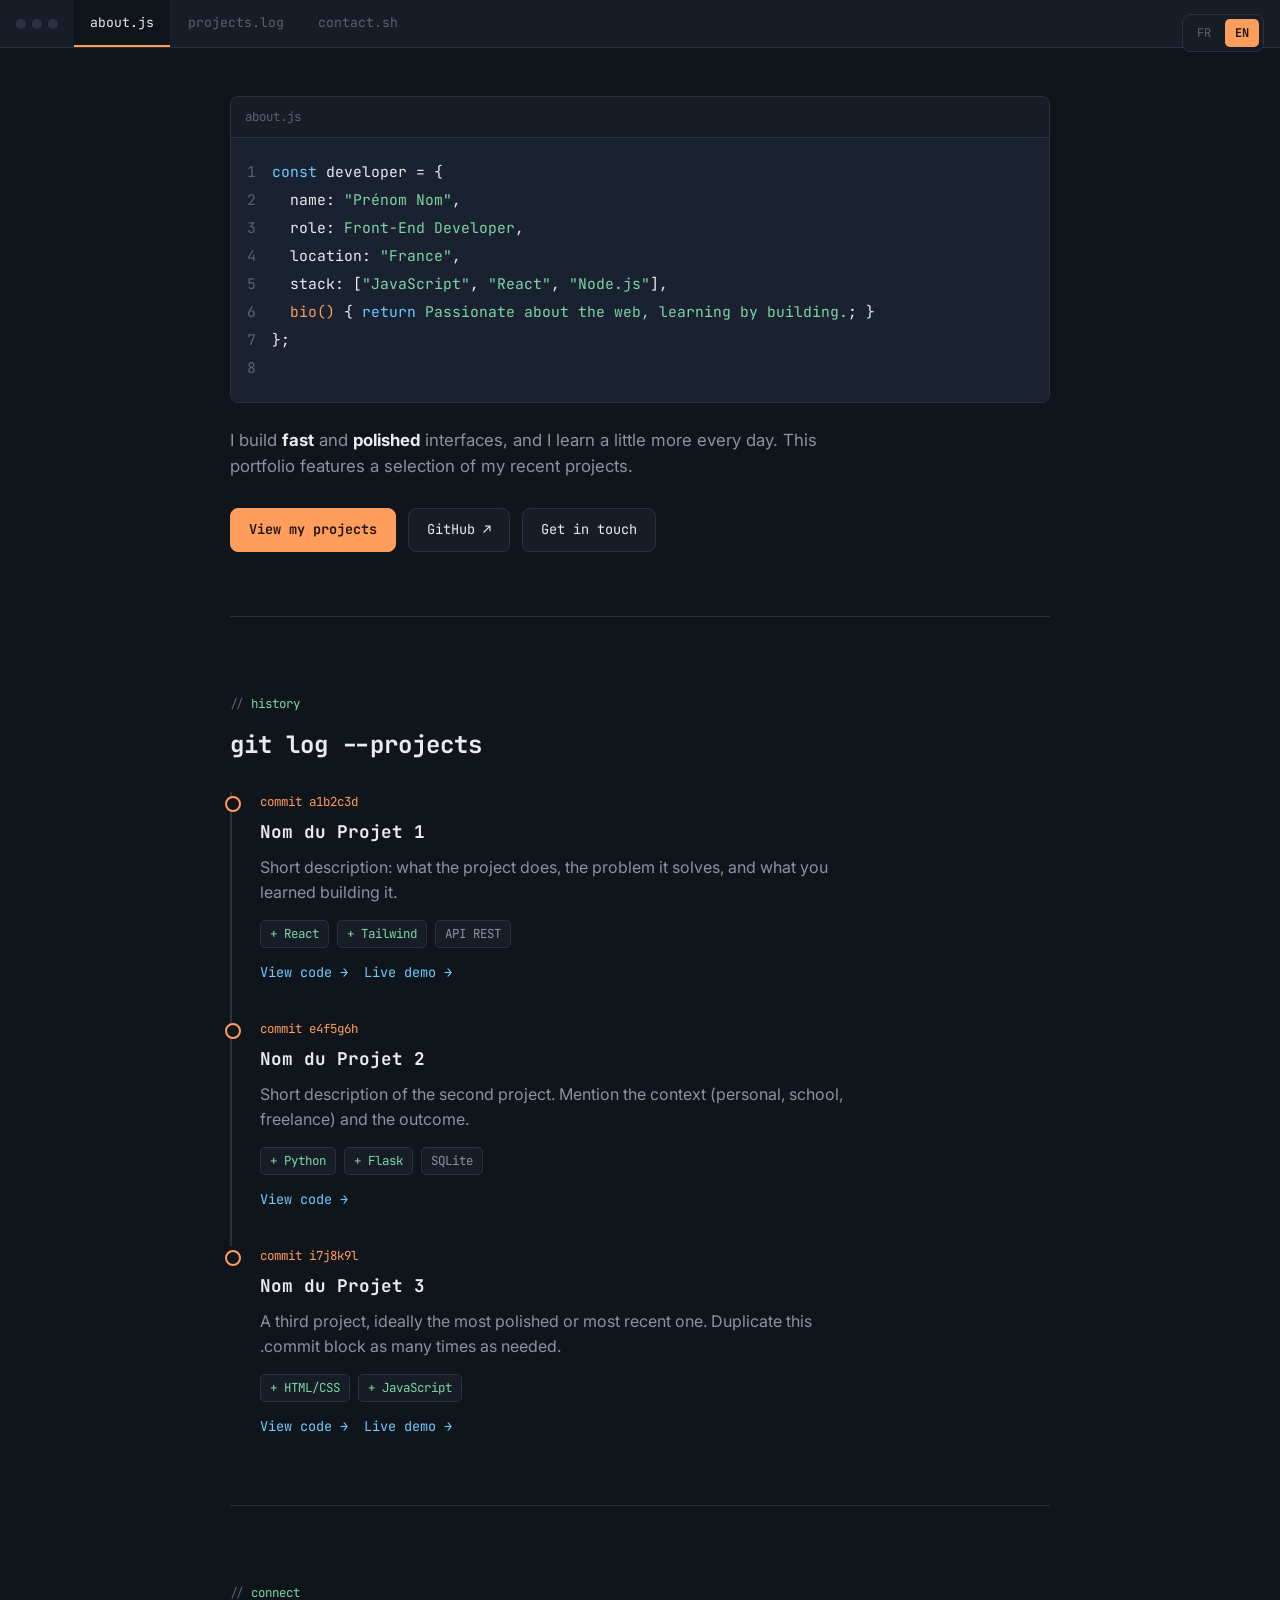
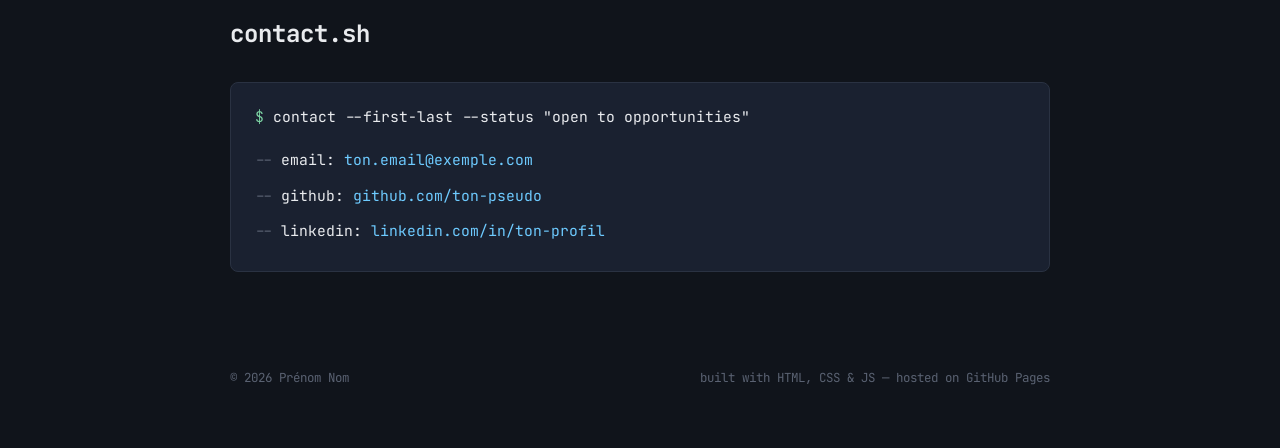
==== index (1).html @ 2192de8f "Add files via upload" ====
<!DOCTYPE html>
<html lang="fr">
<head>
<meta charset="UTF-8">
<meta name="viewport" content="width=device-width, initial-scale=1.0">
<title>Prénom Nom — Développeur</title>
<meta name="description" content="Portfolio de développeur — projets, compétences, contact.">

<link rel="preconnect" href="https://fonts.googleapis.com">
<link rel="preconnect" href="https://fonts.gstatic.com" crossorigin>
<link href="https://fonts.googleapis.com/css2?family=JetBrains+Mono:wght@400;500;700&family=Inter:wght@400;500;600;700&display=swap" rel="stylesheet">

<link rel="stylesheet" href="style.css">
</head>
<body>

<!-- ============================================================
     SÉLECTEUR DE LANGUE — flottant, en haut à droite
     ============================================================ -->
<div class="lang-switch" role="group" aria-label="Choix de la langue">
  <button class="lang-btn active" data-lang="fr" aria-pressed="true">FR</button>
  <button class="lang-btn" data-lang="en" aria-pressed="false">EN</button>
</div>

<!-- ============================================================
     BARRE D'ONGLETS DE NAVIGATION
     ============================================================ -->
<nav class="tabbar" aria-label="Navigation principale">
  <span class="dots"><span></span><span></span><span></span></span>
  <button class="tab active" data-target="about">about.js</button>
  <button class="tab" data-target="projects">projects.log</button>
  <button class="tab" data-target="contact">contact.sh</button>
</nav>

<main>

  <!-- ============================================================
       SECTION ABOUT — MODIFIE ICI tes infos personnelles
       ============================================================ -->
  <section id="about">
    <div class="editor-window">
      <div class="editor-titlebar">about.js</div>
      <div class="code-body">
        <div class="line-numbers">
          <span>1</span><span>2</span><span>3</span><span>4</span>
          <span>5</span><span>6</span><span>7</span><span>8</span>
        </div>
        <div class="code-content"><span class="kw">const</span> <span class="prop">developer</span> = {
  <span class="prop">name:</span> <span class="str">"Prénom Nom"</span>,
  <span class="prop">role:</span> <span class="str" data-i18n="hero.role">"Développeur Front-End"</span>,
  <span class="prop">location:</span> <span class="str">"France"</span>,
  <span class="prop">stack:</span> [<span class="str">"JavaScript"</span>, <span class="str">"React"</span>, <span class="str">"Node.js"</span>],
  <span class="fn">bio()</span> { <span class="kw">return</span> <span class="str" data-i18n="hero.bio">"Passionné(e) par le web, j'apprends en construisant."</span>; }
};</div>
      </div>
    </div>

    <p class="hero-tagline" data-i18n="hero.tagline">
      Je conçois des interfaces <strong>rapides</strong> et <strong>soignées</strong>,
      et j'apprends chaque jour un peu plus. Ce portfolio présente une sélection
      de mes projets récents.
    </p>

    <div class="cta-row">
      <a class="btn primary" href="#projects" data-target="projects" data-i18n="hero.ctaProjects">Voir mes projets</a>
      <a class="btn" href="https://github.com/ton-pseudo" target="_blank" rel="noopener">GitHub ↗</a>
      <a class="btn" href="#contact" data-target="contact" data-i18n="hero.ctaContact">Me contacter</a>
    </div>
  </section>

  <!-- ============================================================
       SECTION PROJETS — MODIFIE ICI, duplique un .commit par projet
       ============================================================ -->
  <section id="projects">
    <p class="eyebrow" data-i18n="projects.eyebrow">historique</p>
    <h2>git log --projects</h2>

    <div class="commit">
      <div class="commit-hash">commit a1b2c3d</div>
      <div class="commit-title">Nom du Projet 1</div>
      <p class="commit-desc" data-i18n="projects.p1.desc">
        Courte description : ce que fait le projet, le problème qu'il résout,
        et ce que tu as appris en le construisant.
      </p>
      <div class="diffstat">
        <span class="added">+ React</span>
        <span class="added">+ Tailwind</span>
        <span>API REST</span>
      </div>
      <div class="commit-links">
        <a href="#" target="_blank" rel="noopener" data-i18n="projects.linkCode">Voir le code →</a>
        <a href="#" target="_blank" rel="noopener" data-i18n="projects.linkDemo">Démo live →</a>
      </div>
    </div>

    <div class="commit">
      <div class="commit-hash">commit e4f5g6h</div>
      <div class="commit-title">Nom du Projet 2</div>
      <p class="commit-desc" data-i18n="projects.p2.desc">
        Courte description du deuxième projet. Précise le contexte
        (perso, école, freelance) et le résultat obtenu.
      </p>
      <div class="diffstat">
        <span class="added">+ Python</span>
        <span class="added">+ Flask</span>
        <span>SQLite</span>
      </div>
      <div class="commit-links">
        <a href="#" target="_blank" rel="noopener" data-i18n="projects.linkCode">Voir le code →</a>
      </div>
    </div>

    <div class="commit">
      <div class="commit-hash">commit i7j8k9l</div>
      <div class="commit-title">Nom du Projet 3</div>
      <p class="commit-desc" data-i18n="projects.p3.desc">
        Un troisième projet, idéalement le plus abouti ou le plus récent.
        Duplique ce bloc .commit autant de fois que nécessaire.
      </p>
      <div class="diffstat">
        <span class="added">+ HTML/CSS</span>
        <span class="added">+ JavaScript</span>
      </div>
      <div class="commit-links">
        <a href="#" target="_blank" rel="noopener" data-i18n="projects.linkCode">Voir le code →</a>
        <a href="#" target="_blank" rel="noopener" data-i18n="projects.linkDemo">Démo live →</a>
      </div>
    </div>
  </section>

  <!-- ============================================================
       SECTION CONTACT — MODIFIE ICI tes liens
       ============================================================ -->
  <section id="contact">
    <p class="eyebrow" data-i18n="contact.eyebrow">connexion</p>
    <h2>contact.sh</h2>

    <div class="terminal">
      <div><span class="prompt">$</span> <span class="cmd" data-i18n="contact.cmd">contact --prenom-nom --status "ouvert aux opportunités"</span></div>
      <ul>
        <li><span data-i18n="contact.email">email</span>: <a href="mailto:ton.email@exemple.com">ton.email@exemple.com</a></li>
        <li>github: <a href="https://github.com/ton-pseudo" target="_blank" rel="noopener">github.com/ton-pseudo</a></li>
        <li>linkedin: <a href="https://linkedin.com/in/ton-profil" target="_blank" rel="noopener">linkedin.com/in/ton-profil</a></li>
      </ul>
    </div>
  </section>

</main>

<footer>
  <span>© <span id="year"></span> Prénom Nom</span>
  <span data-i18n="footer.built">construit avec HTML, CSS &amp; JS — hébergé sur GitHub Pages</span>
</footer>

<script src="lang.js"></script>
<script src="script.js"></script>
</body>
</html>
---- style.css ----
/* ============================================================
   1) VARIABLES — change ici les couleurs et polices si tu veux
   ============================================================ */
:root{
  --bg: #10141b;
  --bg-elevated: #171d27;
  --bg-editor: #1a2130;
  --border: #2a3242;
  --text: #e9ebee;
  --text-muted: #8b93a1;
  --text-dim: #5a6272;
  --accent: #ff9d5c;       /* orange chaud : titres, éléments actifs */
  --accent-blue: #6ecbff;  /* bleu : liens, mots-clés */
  --accent-green: #7ed6a5; /* vert : ajouts, succès, "+"  */
  --accent-red: #ff8080;   /* rouge : suppressions "-" */
  --font-mono: 'JetBrains Mono', monospace;
  --font-sans: 'Inter', sans-serif;
  --radius: 8px;
  --maxw: 860px;
}

*{ box-sizing:border-box; }
html{ scroll-behavior:smooth; }
@media (prefers-reduced-motion: reduce){
  html{ scroll-behavior:auto; }
  *{ animation-duration:0.001ms !important; transition-duration:0.001ms !important; }
}

body{
  margin:0;
  background:var(--bg);
  color:var(--text);
  font-family:var(--font-sans);
  line-height:1.6;
}

a{ color:var(--accent-blue); text-decoration:none; }
a:hover{ text-decoration:underline; }
a:focus-visible, button:focus-visible{
  outline:2px solid var(--accent);
  outline-offset:3px;
  border-radius:4px;
}

/* ============================================================
   2) SÉLECTEUR DE LANGUE — flottant en haut à droite
   ============================================================ */
.lang-switch{
  position:fixed;
  top:14px;
  right:16px;
  z-index:60;
  display:flex;
  gap:4px;
  background:var(--bg-elevated);
  border:1px solid var(--border);
  border-radius:var(--radius);
  padding:4px;
}
.lang-btn{
  font-family:var(--font-mono);
  font-size:0.75rem;
  color:var(--text-dim);
  background:transparent;
  border:none;
  padding:6px 10px;
  border-radius:5px;
  cursor:pointer;
}
.lang-btn:hover{ color:var(--text-muted); }
.lang-btn.active{ background:var(--accent); color:#1a1206; font-weight:700; }

/* ============================================================
   3) BARRE D'ONGLETS "ÉDITEUR" — navigation fixe en haut
   ============================================================ */
.tabbar{
  position:sticky;
  top:0;
  z-index:50;
  display:flex;
  align-items:center;
  gap:2px;
  background:var(--bg-elevated);
  border-bottom:1px solid var(--border);
  padding:0 12px;
  overflow-x:auto;
}
.tabbar .dots{
  display:flex;
  gap:6px;
  padding:0 14px 0 4px;
}
.tabbar .dots span{
  width:10px; height:10px; border-radius:50%;
  background:var(--border);
}
.tab{
  font-family:var(--font-mono);
  font-size:0.82rem;
  color:var(--text-dim);
  background:transparent;
  border:none;
  border-bottom:2px solid transparent;
  padding:14px 16px;
  cursor:pointer;
  white-space:nowrap;
}
.tab:hover{ color:var(--text-muted); }
.tab.active{
  color:var(--text);
  border-bottom-color:var(--accent);
  background:var(--bg);
}

main{ max-width:var(--maxw); margin:0 auto; padding:0 20px; }
section{ padding:64px 0; border-bottom:1px solid var(--border); }
section:last-of-type{ border-bottom:none; }

.eyebrow{
  font-family:var(--font-mono);
  font-size:0.78rem;
  color:var(--accent-green);
}
.eyebrow::before{ content:"// "; color:var(--text-dim); }

h1,h2,h3{ font-family:var(--font-mono); font-weight:700; margin:0; }
h2{ font-size:1.5rem; color:var(--text); margin:6px 0 28px; }

/* ============================================================
   4) HERO — présenté comme un objet JavaScript dans l'éditeur
   ============================================================ */
#about{ padding-top:48px; }
.editor-window{
  background:var(--bg-editor);
  border:1px solid var(--border);
  border-radius:var(--radius);
  overflow:hidden;
}
.editor-titlebar{
  display:flex; align-items:center; gap:8px;
  padding:10px 14px;
  background:var(--bg-elevated);
  border-bottom:1px solid var(--border);
  font-family:var(--font-mono);
  font-size:0.78rem;
  color:var(--text-dim);
}
.code-body{
  display:grid;
  grid-template-columns:auto 1fr;
  font-family:var(--font-mono);
  font-size:0.92rem;
  padding:20px 0;
  overflow-x:auto;
}
.line-numbers{
  color:var(--text-dim);
  text-align:right;
  padding:0 16px;
  user-select:none;
}
.line-numbers span{ display:block; line-height:1.9; }
.code-content{ padding-right:20px; white-space:pre-wrap; line-height:1.9; }
.kw{ color:var(--accent-blue); }
.str{ color:var(--accent-green); }
.prop{ color:var(--text); }
.com{ color:var(--text-dim); font-style:italic; }
.fn{ color:var(--accent); }

.hero-tagline{
  margin-top:24px;
  font-size:1.05rem;
  color:var(--text-muted);
  max-width:56ch;
}
.hero-tagline strong{ color:var(--text); }

.cta-row{ display:flex; gap:12px; margin-top:28px; flex-wrap:wrap; }
.btn{
  font-family:var(--font-mono);
  font-size:0.85rem;
  padding:10px 18px;
  border-radius:var(--radius);
  border:1px solid var(--border);
  color:var(--text);
  background:var(--bg-elevated);
}
.btn:hover{ border-color:var(--accent); text-decoration:none; }
.btn.primary{ background:var(--accent); color:#1a1206; border-color:var(--accent); font-weight:600; }
.btn.primary:hover{ filter:brightness(1.08); }

/* ============================================================
   5) PROJETS — présentés comme un "git log"
   ============================================================ */
.commit{
  position:relative;
  padding-left:28px;
  border-left:2px solid var(--border);
  padding-bottom:36px;
}
.commit:last-child{ padding-bottom:4px; border-left-color:transparent; }
.commit::before{
  content:"";
  position:absolute;
  left:-7px; top:4px;
  width:12px; height:12px;
  border-radius:50%;
  background:var(--bg);
  border:2px solid var(--accent);
}
.commit-hash{
  font-family:var(--font-mono);
  font-size:0.78rem;
  color:var(--accent);
}
.commit-title{
  font-family:var(--font-mono);
  font-size:1.1rem;
  font-weight:700;
  margin:6px 0 8px;
}
.commit-desc{ color:var(--text-muted); margin:0 0 14px; max-width:60ch; }
.diffstat{
  display:flex; flex-wrap:wrap; gap:8px;
  font-family:var(--font-mono);
  font-size:0.78rem;
  margin-bottom:14px;
}
.diffstat span{
  padding:3px 9px;
  border-radius:5px;
  background:var(--bg-elevated);
  border:1px solid var(--border);
  color:var(--text-muted);
}
.diffstat .added{ color:var(--accent-green); }
.commit-links{ display:flex; gap:16px; font-family:var(--font-mono); font-size:0.85rem; }

/* ============================================================
   6) CONTACT — présenté comme un prompt de terminal
   ============================================================ */
.terminal{
  background:var(--bg-editor);
  border:1px solid var(--border);
  border-radius:var(--radius);
  padding:22px 24px;
  font-family:var(--font-mono);
  font-size:0.92rem;
}
.terminal .prompt{ color:var(--accent-green); }
.terminal .cmd{ color:var(--text); }
.terminal ul{ list-style:none; margin:14px 0 0; padding:0; }
.terminal li{ padding:6px 0; }
.terminal li::before{ content:"--"; color:var(--text-dim); margin-right:8px; }

footer{
  max-width:var(--maxw); margin:0 auto; padding:32px 20px 60px;
  font-family:var(--font-mono); font-size:0.78rem; color:var(--text-dim);
  display:flex; justify-content:space-between; flex-wrap:wrap; gap:8px;
}

@media (max-width:600px){
  .lang-switch{ top:auto; bottom:14px; right:14px; }
  section{ padding:44px 0; }
  .code-body{ font-size:0.82rem; }
  h2{ font-size:1.25rem; }
}
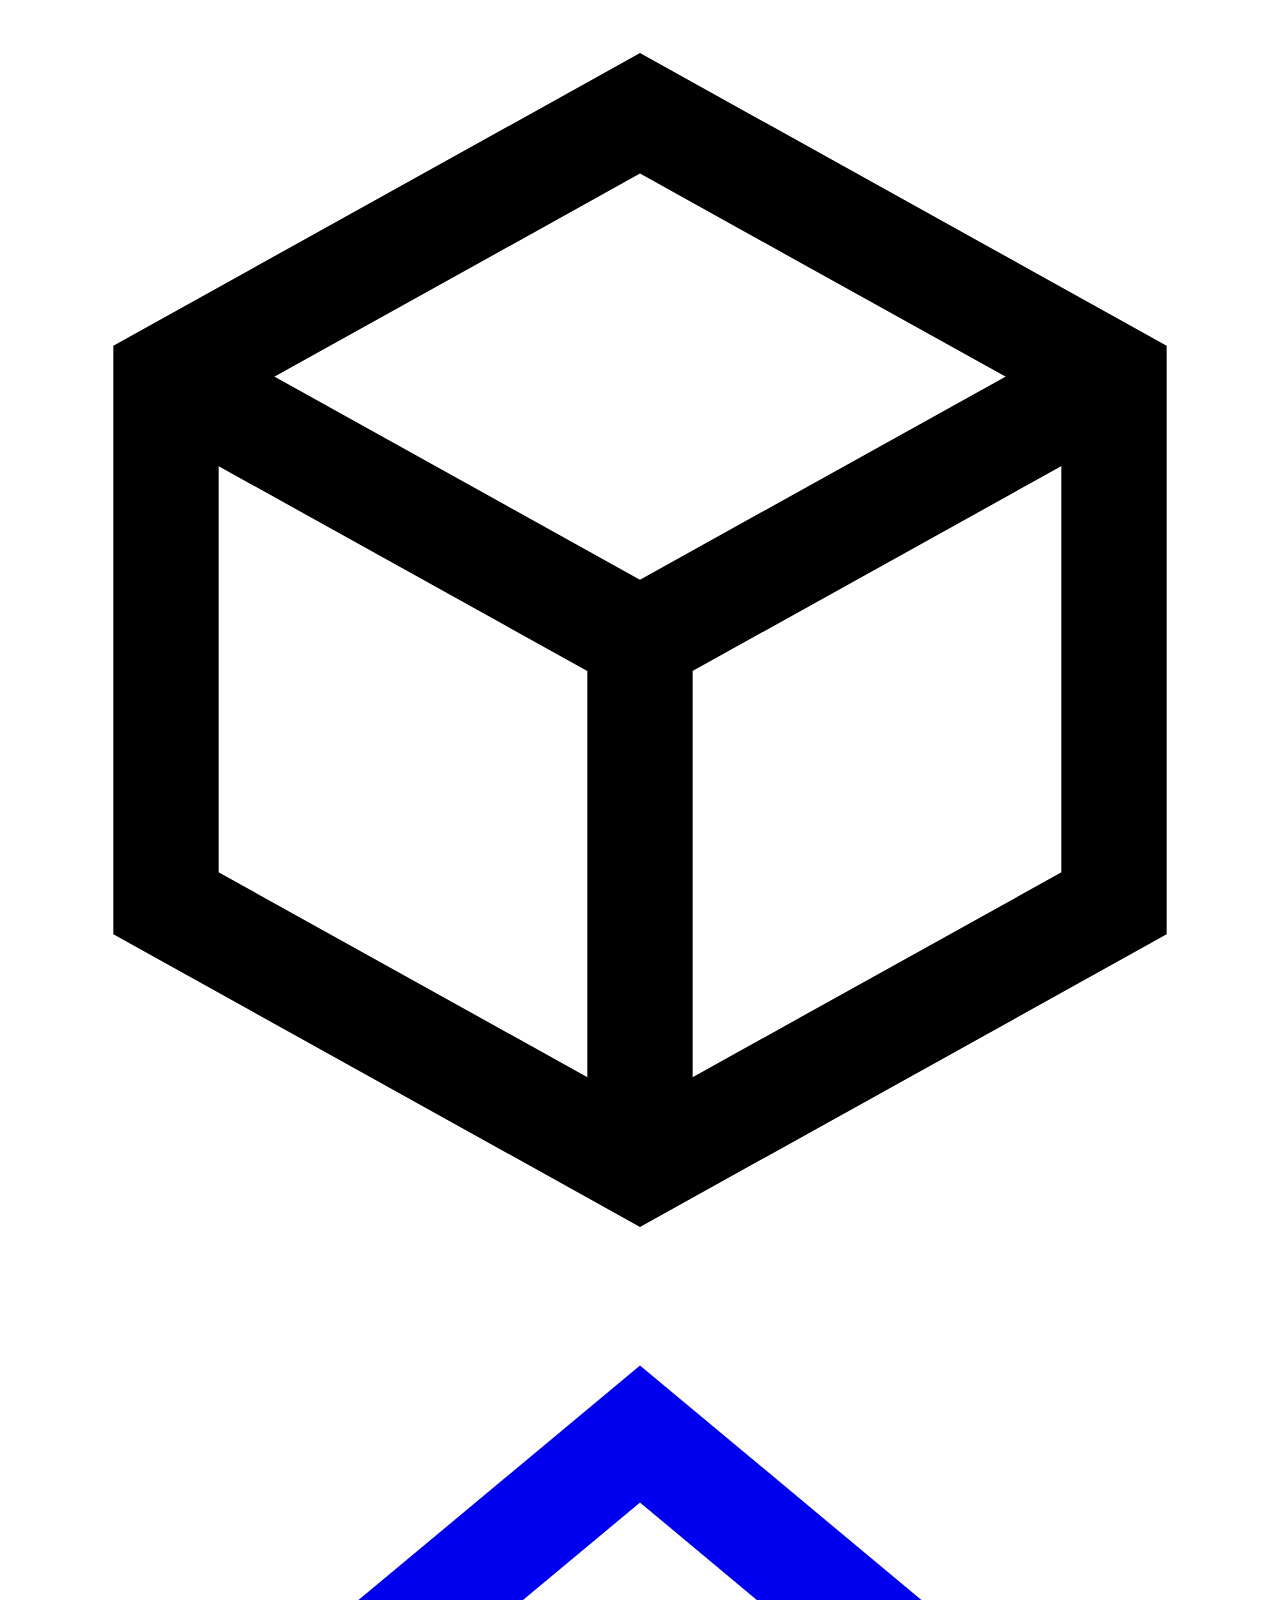
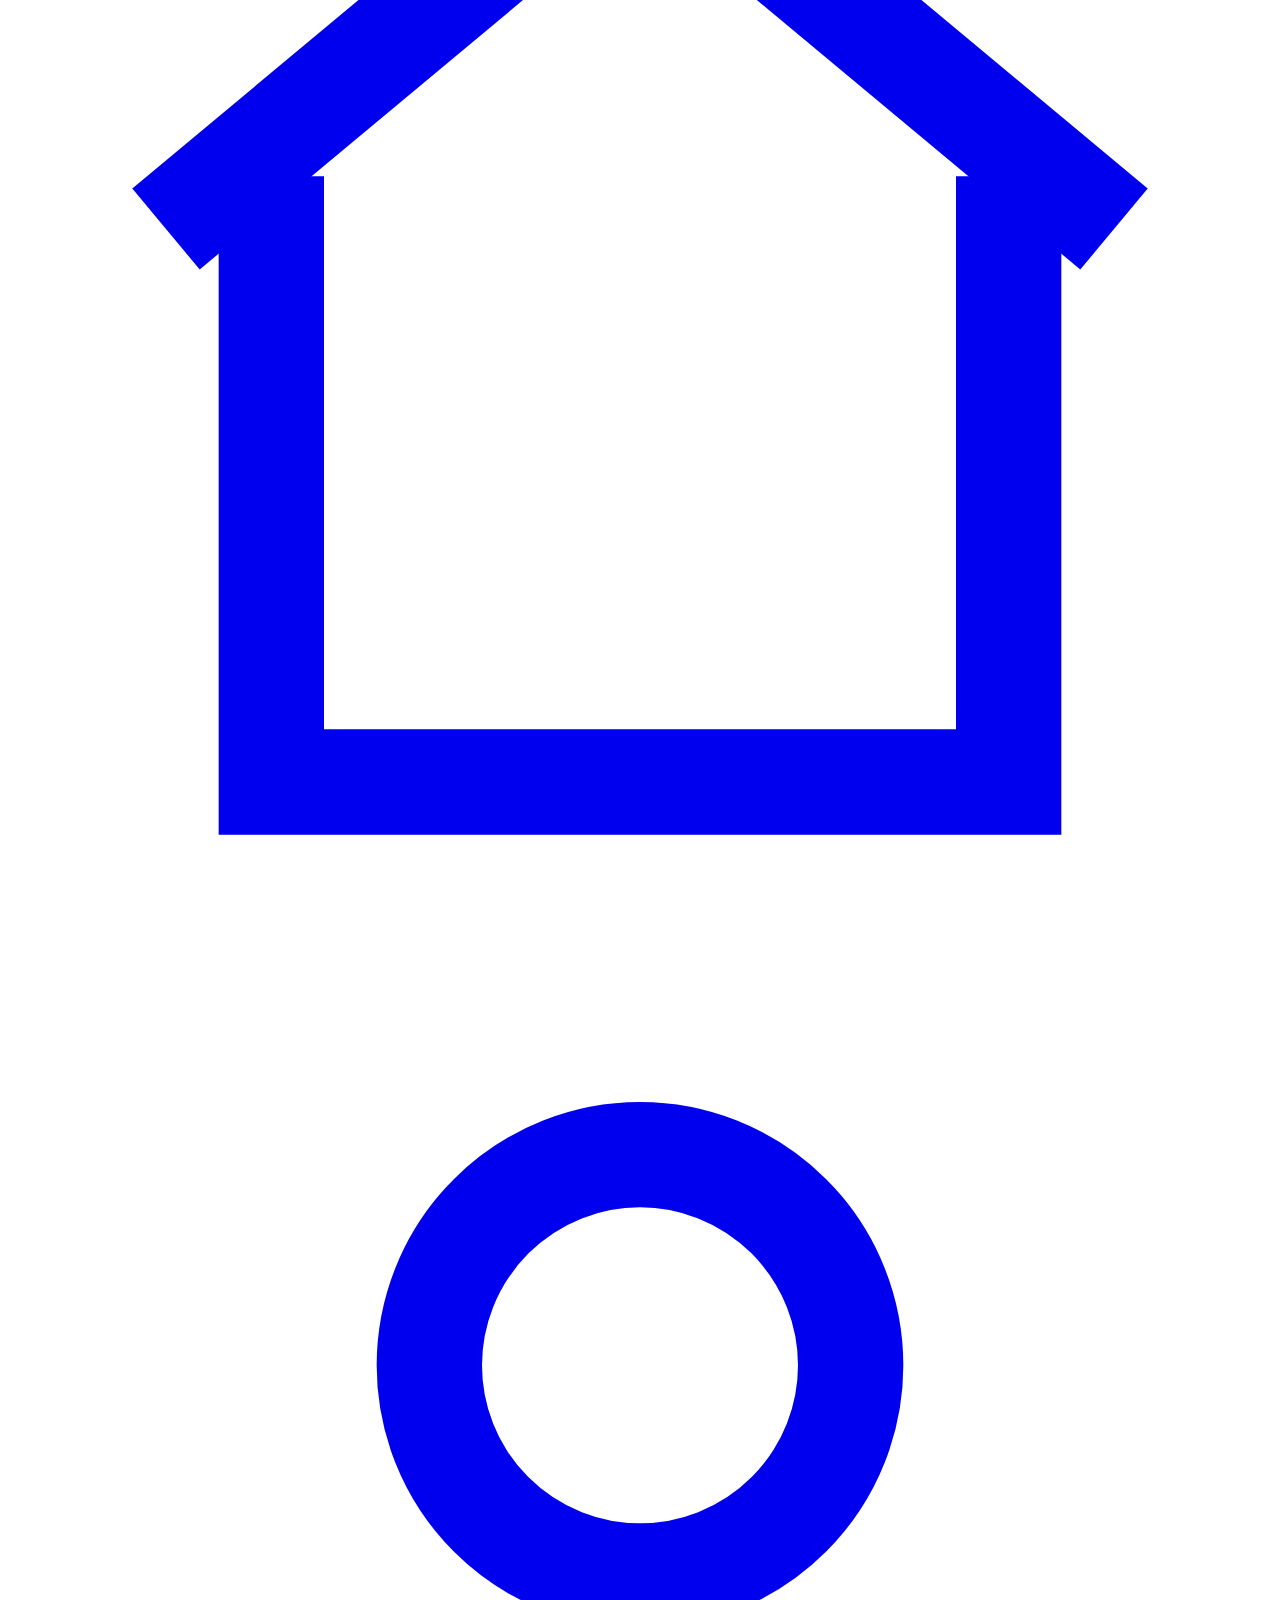
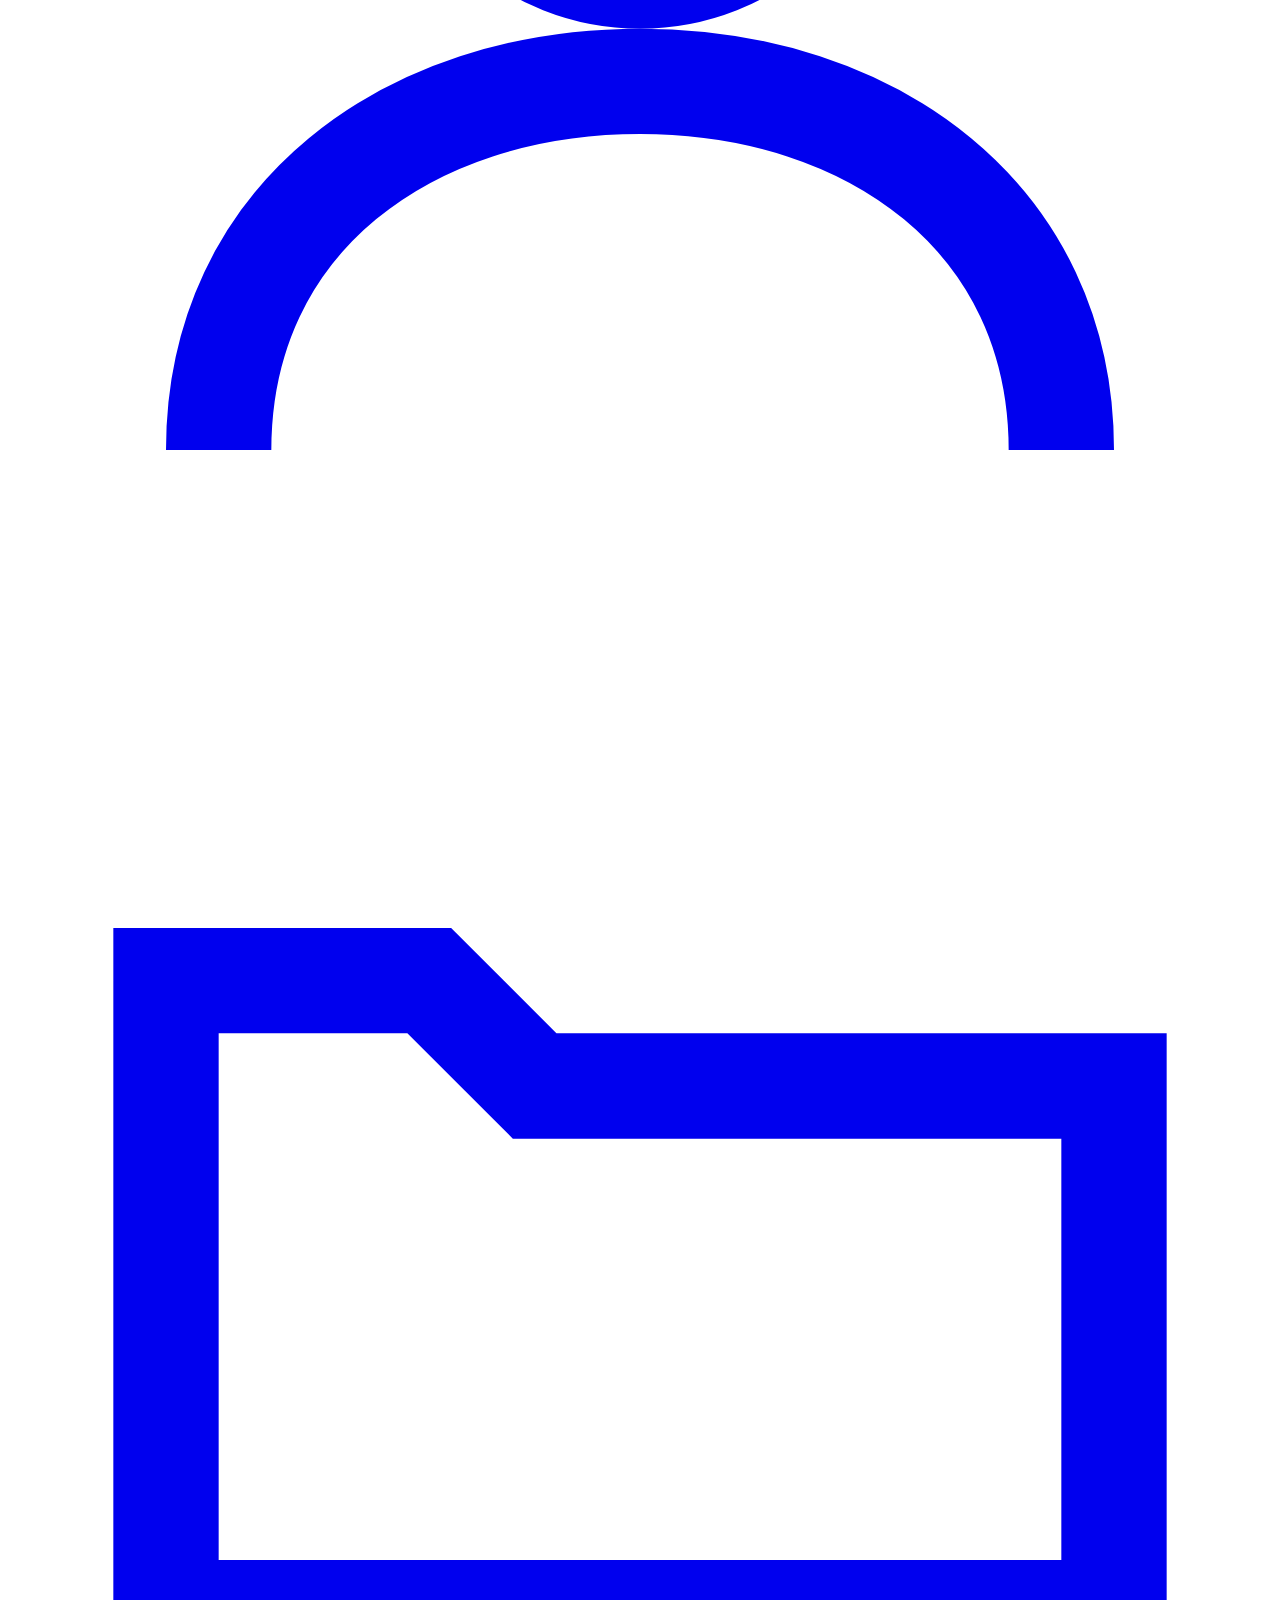
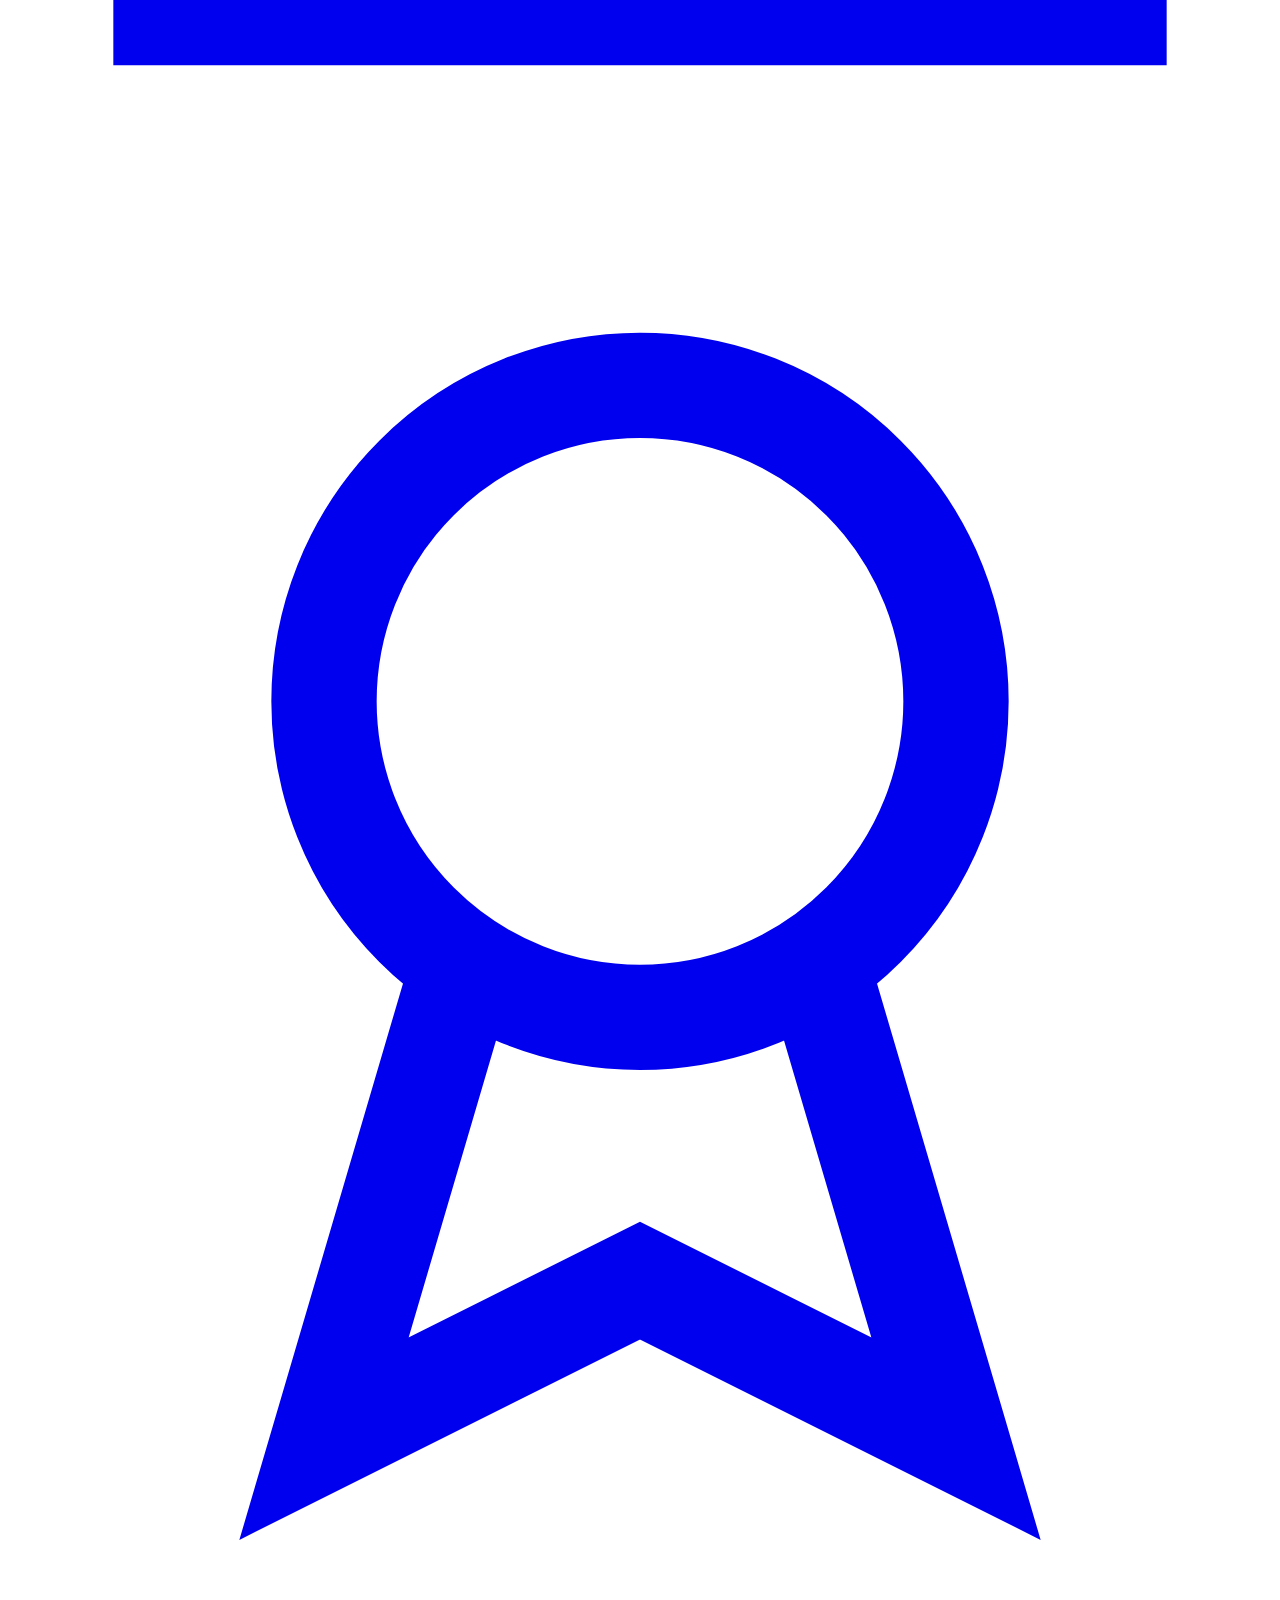
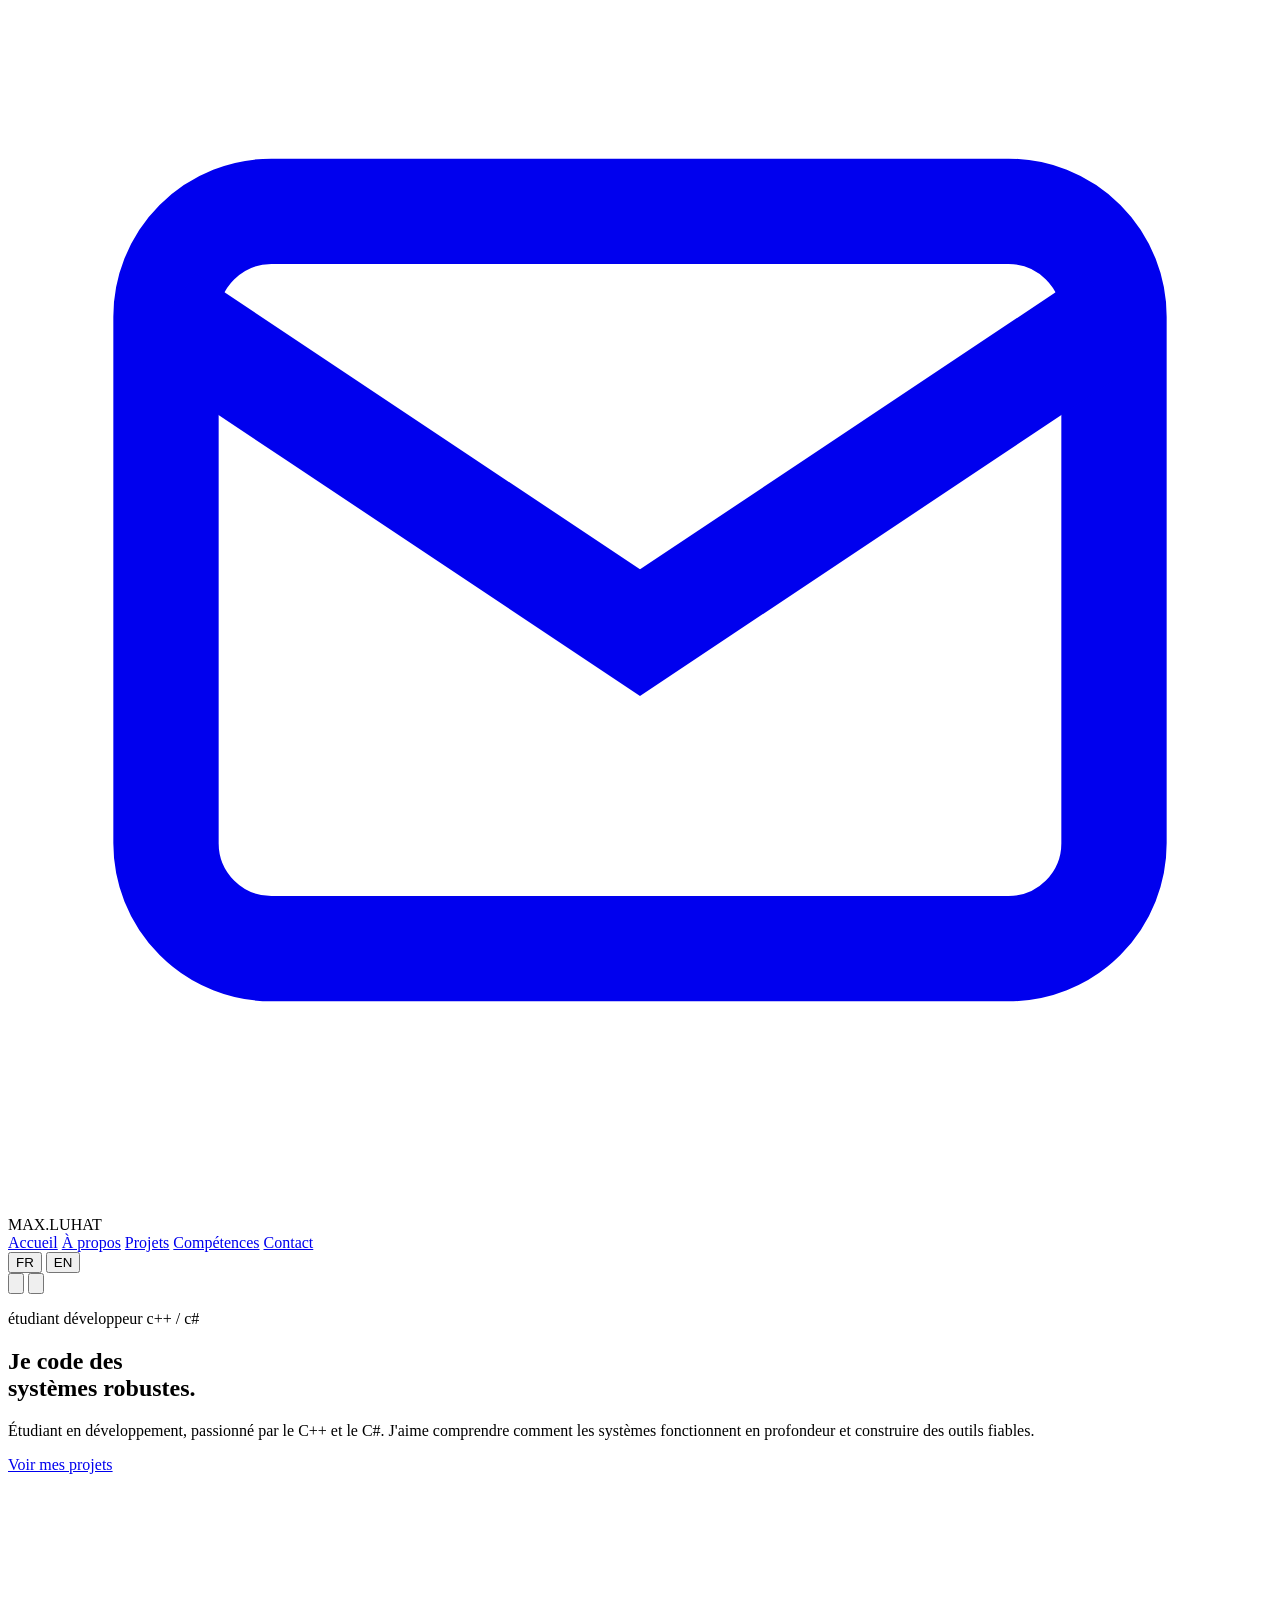
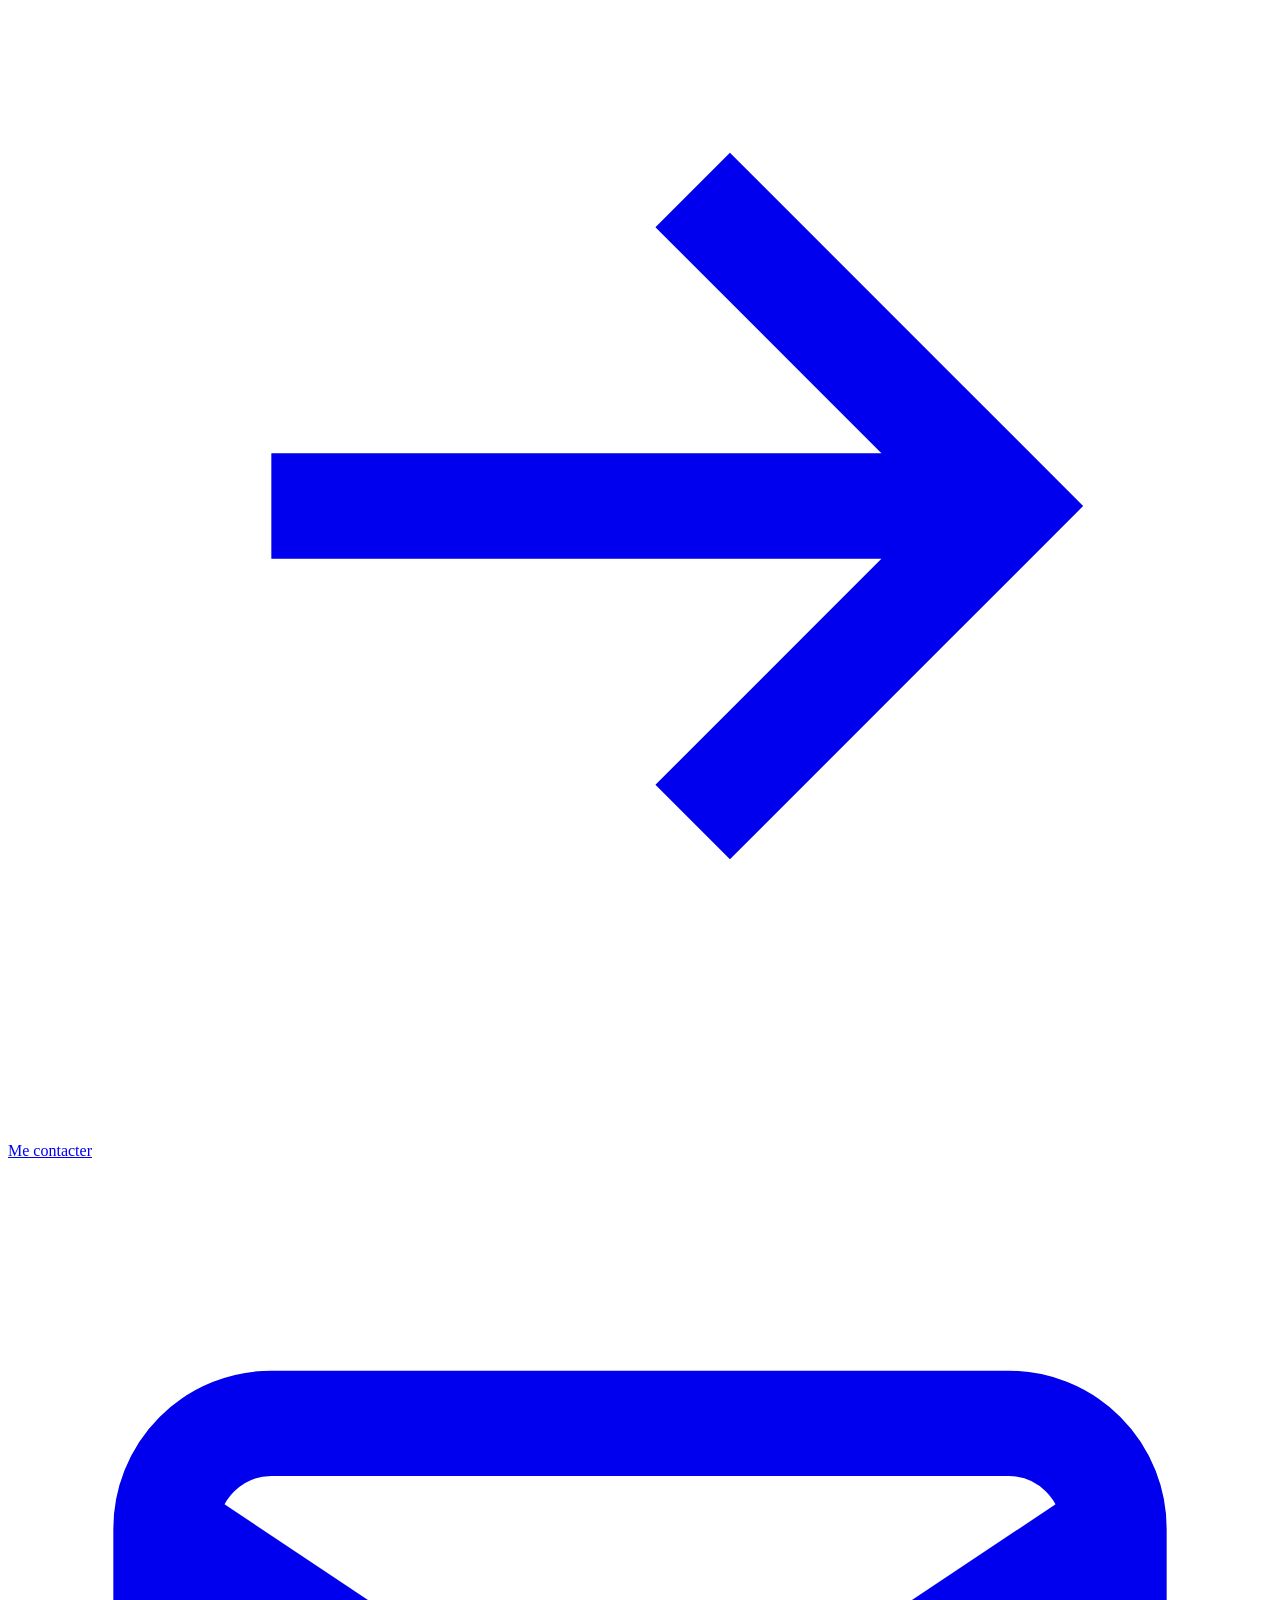
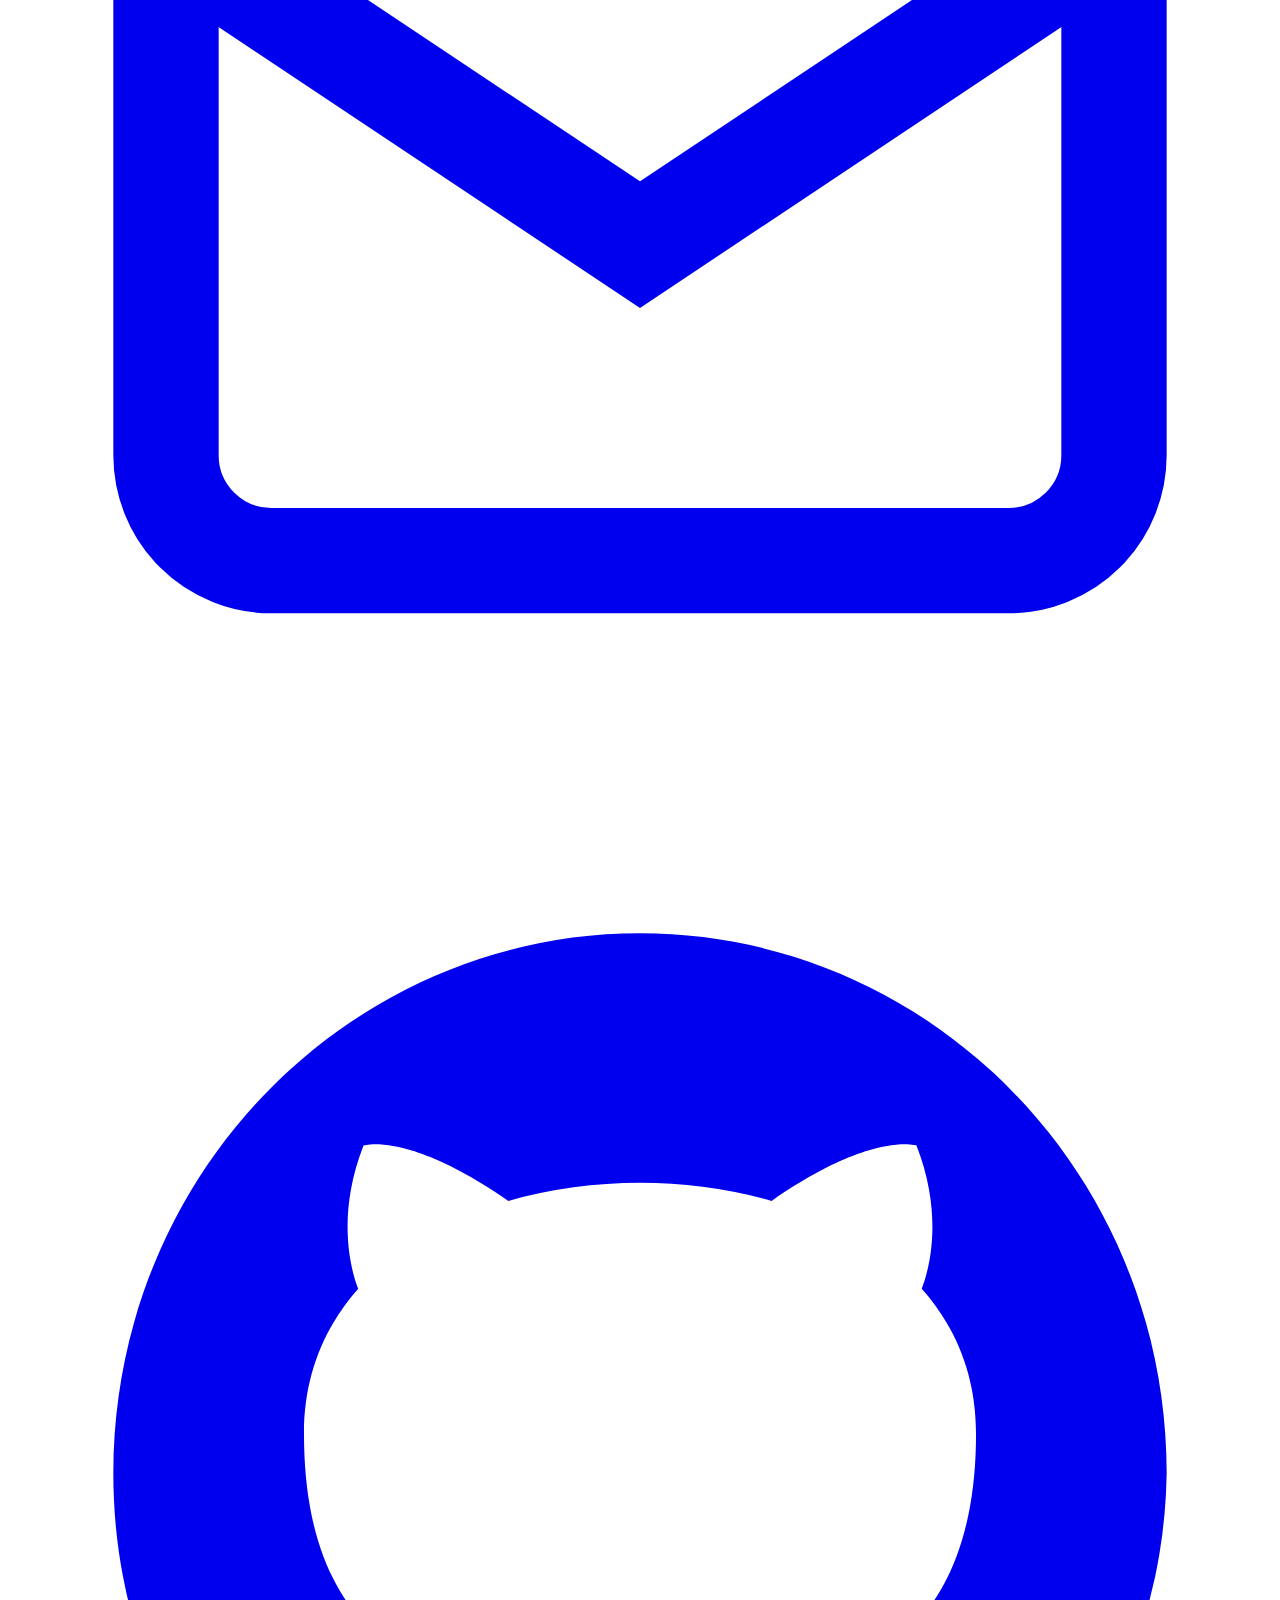
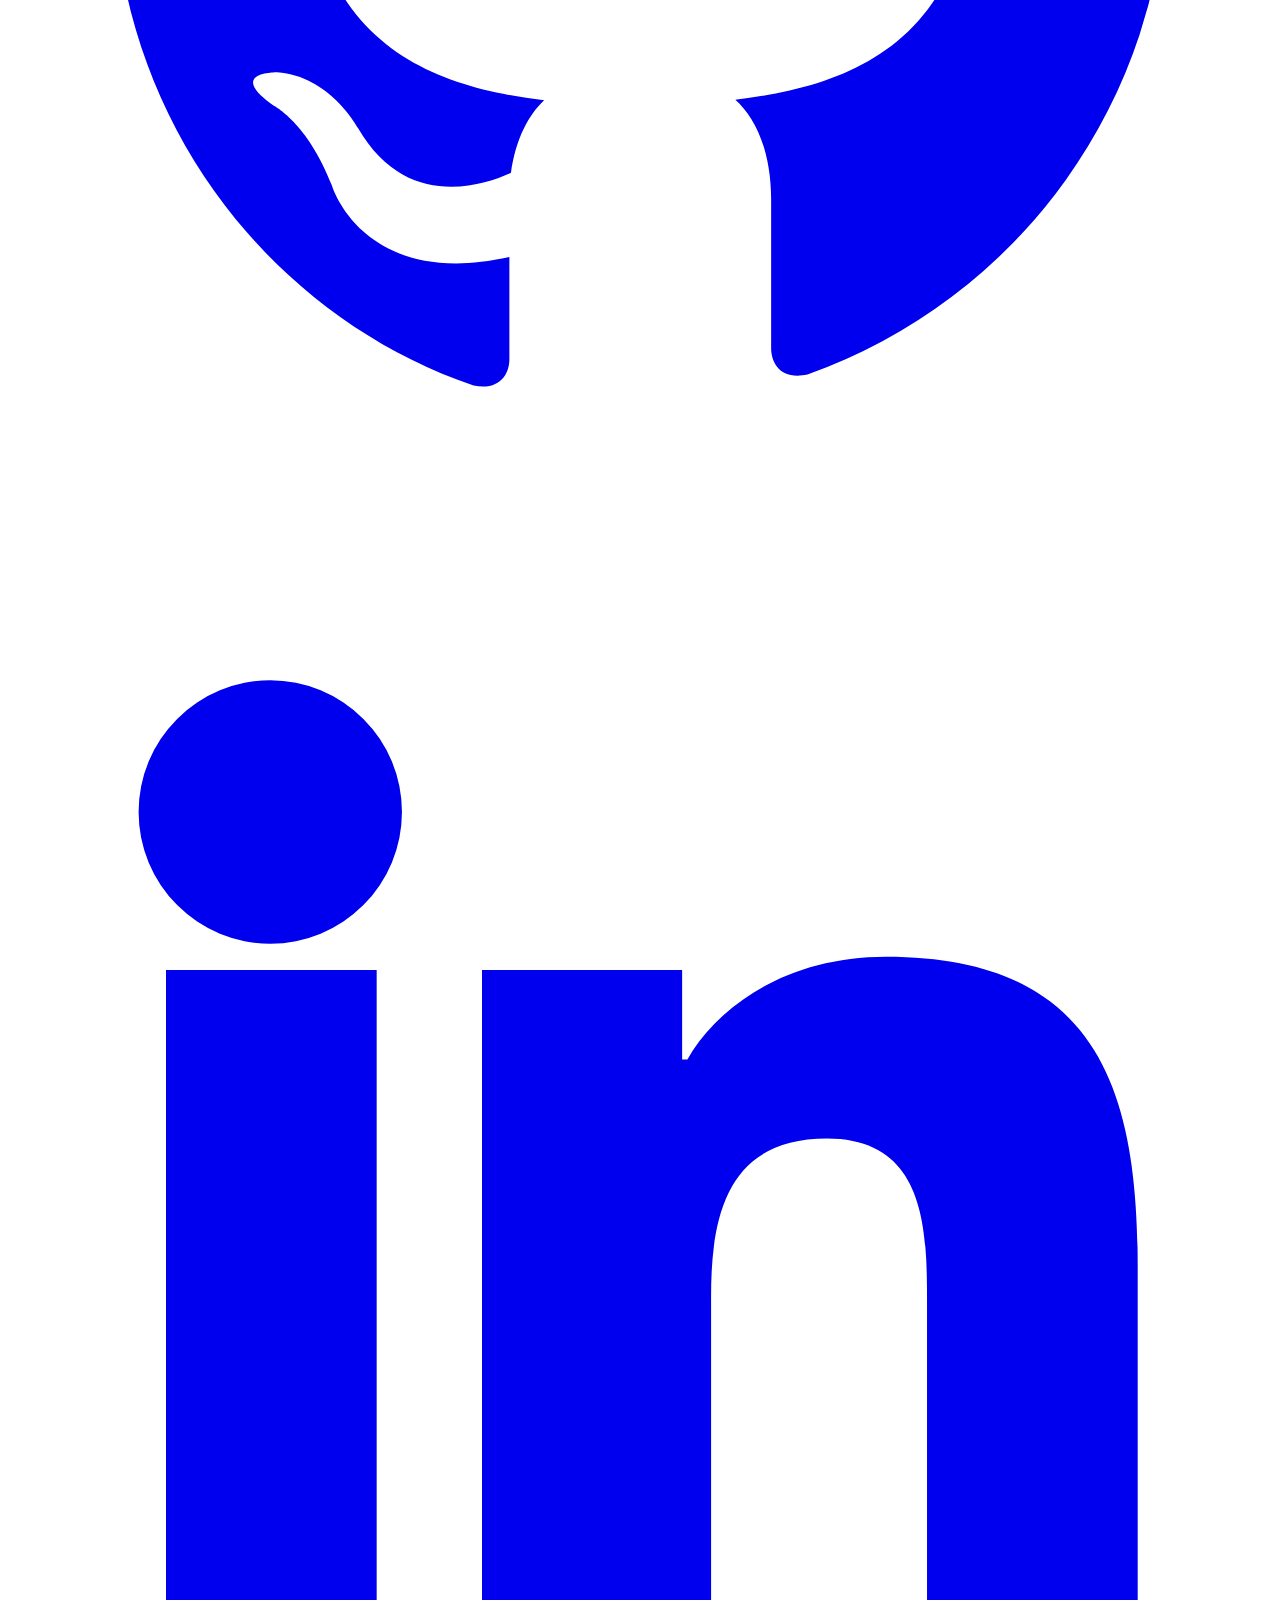
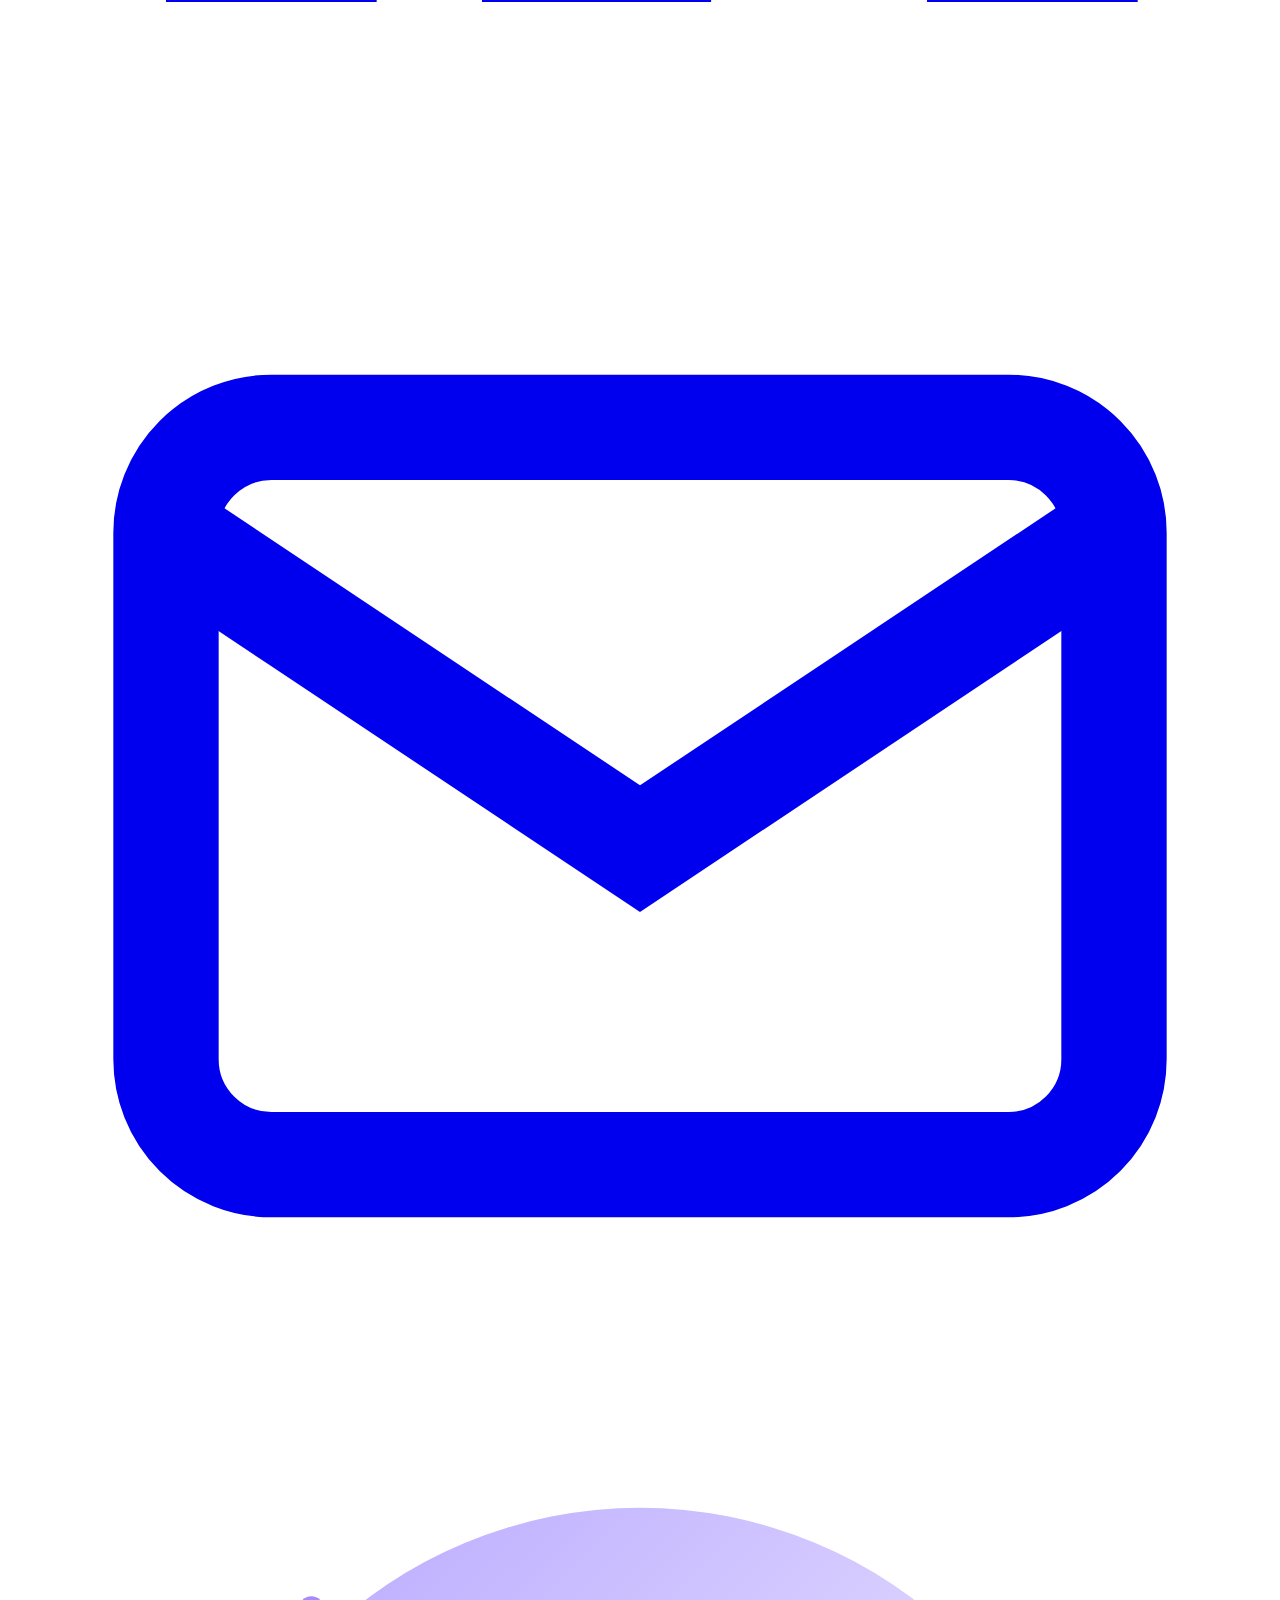
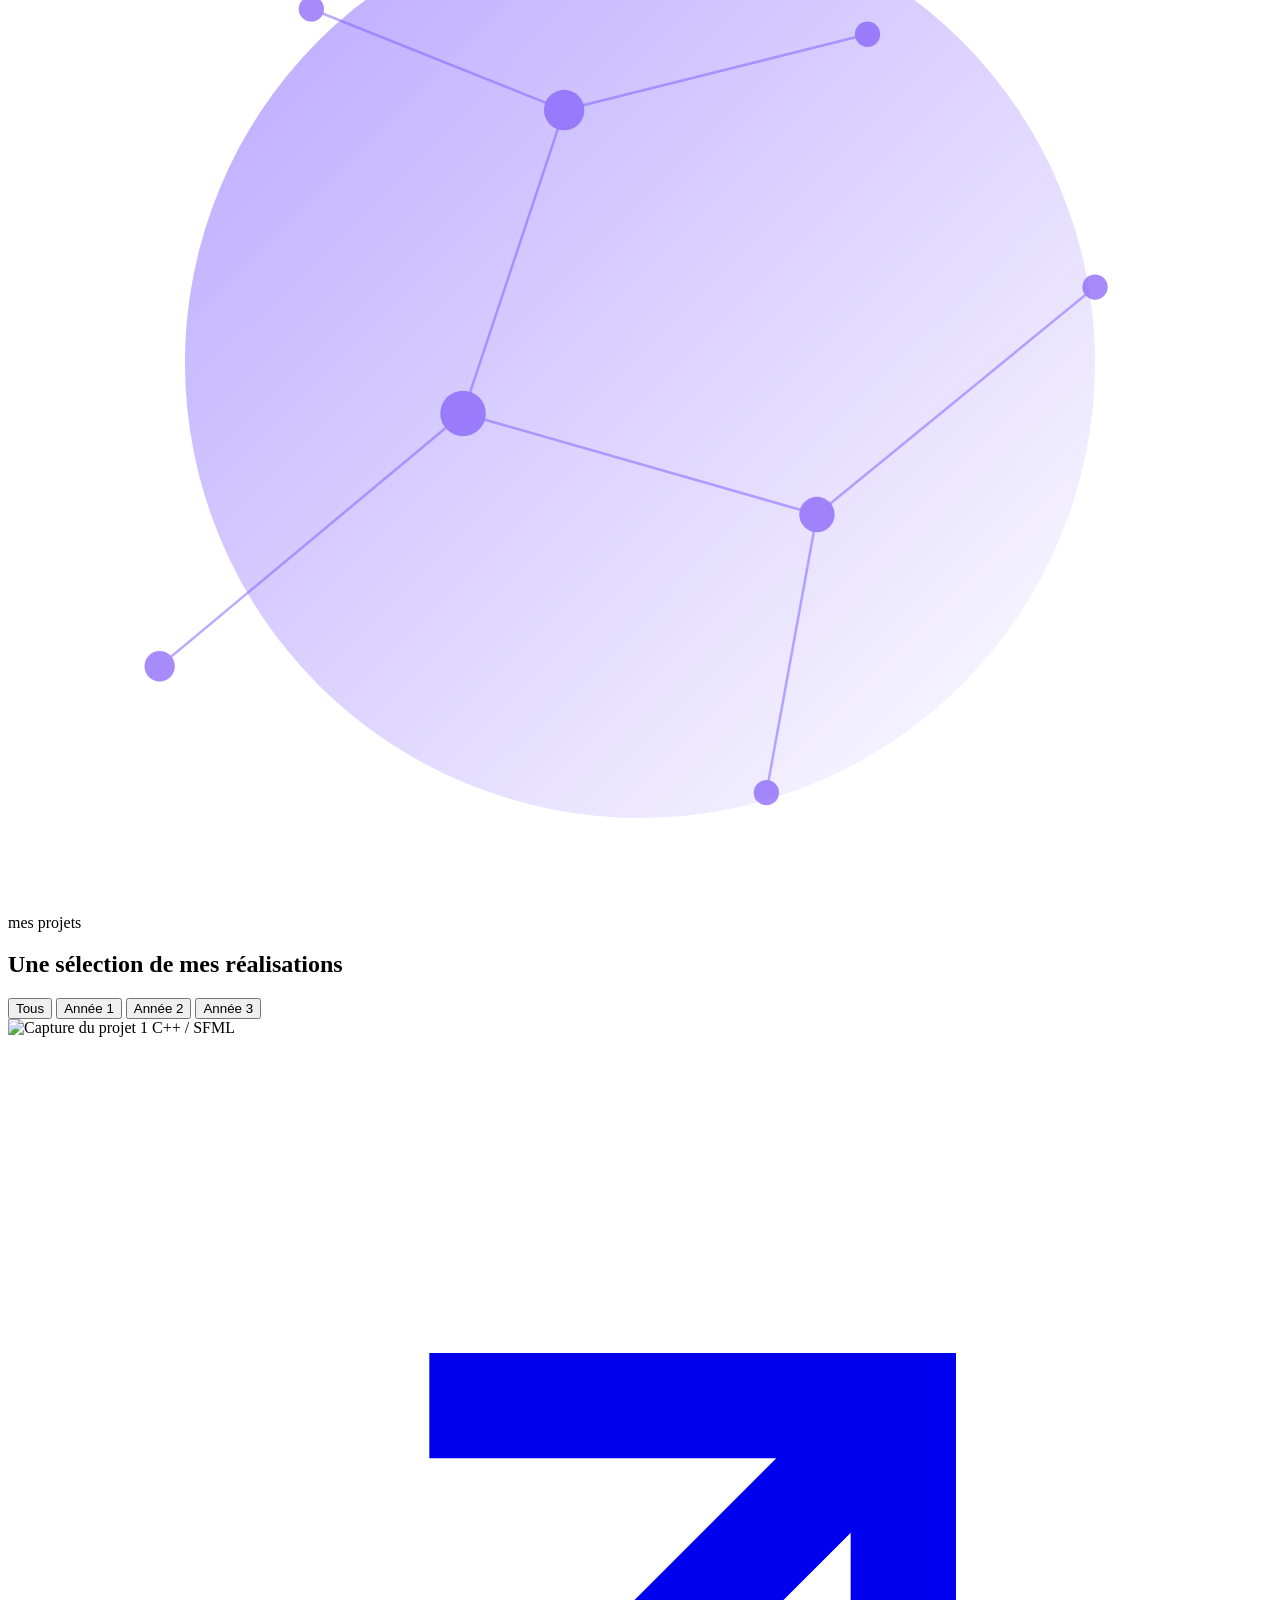
==== commit d63988e1: "Add files via upload" ====
--- a/index (1).html
+++ b/index (1).html
@@ -3,153 +3,376 @@
 <head>
 <meta charset="UTF-8">
 <meta name="viewport" content="width=device-width, initial-scale=1.0">
-<title>Prénom Nom — Développeur</title>
-<meta name="description" content="Portfolio de développeur — projets, compétences, contact.">
+<title>Maxime Luhat — Développeur C++ / C#</title>
+<meta name="description" content="Portfolio de Maxime Luhat — projets réalisés en C++ et C# durant mes années d'études.">
 
 <link rel="preconnect" href="https://fonts.googleapis.com">
 <link rel="preconnect" href="https://fonts.gstatic.com" crossorigin>
-<link href="https://fonts.googleapis.com/css2?family=JetBrains+Mono:wght@400;500;700&family=Inter:wght@400;500;600;700&display=swap" rel="stylesheet">
+<link href="https://fonts.googleapis.com/css2?family=Inter:wght@400;500;600;700;800&family=JetBrains+Mono:wght@400;500;600;700&display=swap" rel="stylesheet">
 
 <link rel="stylesheet" href="style.css">
 </head>
 <body>
 
 <!-- ============================================================
-     SÉLECTEUR DE LANGUE — flottant, en haut à droite
+     SIDEBAR — icônes de navigation, à gauche
      ============================================================ -->
-<div class="lang-switch" role="group" aria-label="Choix de la langue">
-  <button class="lang-btn active" data-lang="fr" aria-pressed="true">FR</button>
-  <button class="lang-btn" data-lang="en" aria-pressed="false">EN</button>
-</div>
+<aside class="sidebar">
+  <div class="sidebar-logo">
+    <svg viewBox="0 0 24 24" fill="none" stroke="currentColor" stroke-width="2"><path d="M12 2 3 7v10l9 5 9-5V7z"/><path d="M3 7l9 5 9-5M12 12v10"/></svg>
+  </div>
+  <nav class="sidebar-nav" aria-label="Navigation rapide">
+    <a class="side-link active" href="#hero" data-target="hero" aria-label="Accueil">
+      <svg viewBox="0 0 24 24" fill="none" stroke="currentColor" stroke-width="2"><path d="M3 10.5 12 3l9 7.5"/><path d="M5 9.5V21h14V9.5"/></svg>
+    </a>
+    <a class="side-link" href="#about" data-target="about" aria-label="À propos">
+      <svg viewBox="0 0 24 24" fill="none" stroke="currentColor" stroke-width="2"><circle cx="12" cy="8" r="4"/><path d="M4 21c0-4.4 3.6-7 8-7s8 2.6 8 7"/></svg>
+    </a>
+    <a class="side-link" href="#projects" data-target="projects" aria-label="Projets">
+      <svg viewBox="0 0 24 24" fill="none" stroke="currentColor" stroke-width="2"><path d="M3 7h5l2 2h11v10H3z"/></svg>
+    </a>
+    <a class="side-link" href="#skills" data-target="skills" aria-label="Compétences">
+      <svg viewBox="0 0 24 24" fill="none" stroke="currentColor" stroke-width="2"><circle cx="12" cy="8" r="6"/><path d="M8.5 13.5 6 22l6-3 6 3-2.5-8.5"/></svg>
+    </a>
+    <a class="side-link" href="#contact" data-target="contact" aria-label="Contact">
+      <svg viewBox="0 0 24 24" fill="none" stroke="currentColor" stroke-width="2"><rect x="3" y="5" width="18" height="14" rx="2"/><path d="m3 7 9 6 9-6"/></svg>
+    </a>
+  </nav>
+</aside>
 
 <!-- ============================================================
-     BARRE D'ONGLETS DE NAVIGATION
+     TOPBAR — logo texte, navigation, thème, langue
      ============================================================ -->
-<nav class="tabbar" aria-label="Navigation principale">
-  <span class="dots"><span></span><span></span><span></span></span>
-  <button class="tab active" data-target="about">about.js</button>
-  <button class="tab" data-target="projects">projects.log</button>
-  <button class="tab" data-target="contact">contact.sh</button>
-</nav>
+<header class="topbar">
+  <div class="brand">MAX<span class="dot">.</span>LUHAT</div>
+
+  <nav class="topnav" aria-label="Navigation principale">
+    <a href="#hero" data-target="hero" class="active" data-i18n="nav.home">Accueil</a>
+    <a href="#about" data-target="about" data-i18n="nav.about">À propos</a>
+    <a href="#projects" data-target="projects" data-i18n="nav.projects">Projets</a>
+    <a href="#skills" data-target="skills" data-i18n="nav.skills">Compétences</a>
+    <a href="#contact" data-target="contact" data-i18n="nav.contact">Contact</a>
+  </nav>
+
+  <div class="topbar-actions">
+    <div class="lang-group" role="group" aria-label="Choix de la langue">
+      <button class="lang-btn active" data-lang="fr" aria-pressed="true">FR</button>
+      <button class="lang-btn" data-lang="en" aria-pressed="false">EN</button>
+    </div>
+    <button class="icon-btn" id="themeToggle" aria-label="Changer de thème">
+      <svg viewBox="0 0 24 24" fill="none" stroke="currentColor" stroke-width="2"><circle cx="12" cy="12" r="4"/><path d="M12 2v2M12 20v2M4.9 4.9l1.4 1.4M17.7 17.7l1.4 1.4M2 12h2M20 12h2M4.9 19.1l1.4-1.4M17.7 6.3l1.4-1.4"/></svg>
+    </button>
+    <button class="menu-toggle" id="menuToggle" aria-label="Ouvrir le menu">
+      <svg viewBox="0 0 24 24" fill="none" stroke="currentColor" stroke-width="2"><path d="M3 6h18M3 12h18M3 18h18"/></svg>
+    </button>
+  </div>
+</header>
 
 <main>
-
-  <!-- ============================================================
-       SECTION ABOUT — MODIFIE ICI tes infos personnelles
-       ============================================================ -->
-  <section id="about">
-    <div class="editor-window">
-      <div class="editor-titlebar">about.js</div>
-      <div class="code-body">
-        <div class="line-numbers">
-          <span>1</span><span>2</span><span>3</span><span>4</span>
-          <span>5</span><span>6</span><span>7</span><span>8</span>
-        </div>
-        <div class="code-content"><span class="kw">const</span> <span class="prop">developer</span> = {
-  <span class="prop">name:</span> <span class="str">"Prénom Nom"</span>,
-  <span class="prop">role:</span> <span class="str" data-i18n="hero.role">"Développeur Front-End"</span>,
-  <span class="prop">location:</span> <span class="str">"France"</span>,
-  <span class="prop">stack:</span> [<span class="str">"JavaScript"</span>, <span class="str">"React"</span>, <span class="str">"Node.js"</span>],
-  <span class="fn">bio()</span> { <span class="kw">return</span> <span class="str" data-i18n="hero.bio">"Passionné(e) par le web, j'apprends en construisant."</span>; }
-};</div>
-      </div>
-    </div>
-
-    <p class="hero-tagline" data-i18n="hero.tagline">
-      Je conçois des interfaces <strong>rapides</strong> et <strong>soignées</strong>,
-      et j'apprends chaque jour un peu plus. Ce portfolio présente une sélection
-      de mes projets récents.
-    </p>
-
-    <div class="cta-row">
-      <a class="btn primary" href="#projects" data-target="projects" data-i18n="hero.ctaProjects">Voir mes projets</a>
-      <a class="btn" href="https://github.com/ton-pseudo" target="_blank" rel="noopener">GitHub ↗</a>
-      <a class="btn" href="#contact" data-target="contact" data-i18n="hero.ctaContact">Me contacter</a>
-    </div>
-  </section>
-
-  <!-- ============================================================
-       SECTION PROJETS — MODIFIE ICI, duplique un .commit par projet
-       ============================================================ -->
-  <section id="projects">
-    <p class="eyebrow" data-i18n="projects.eyebrow">historique</p>
-    <h2>git log --projects</h2>
-
-    <div class="commit">
-      <div class="commit-hash">commit a1b2c3d</div>
-      <div class="commit-title">Nom du Projet 1</div>
-      <p class="commit-desc" data-i18n="projects.p1.desc">
-        Courte description : ce que fait le projet, le problème qu'il résout,
-        et ce que tu as appris en le construisant.
-      </p>
-      <div class="diffstat">
-        <span class="added">+ React</span>
-        <span class="added">+ Tailwind</span>
-        <span>API REST</span>
-      </div>
-      <div class="commit-links">
-        <a href="#" target="_blank" rel="noopener" data-i18n="projects.linkCode">Voir le code →</a>
-        <a href="#" target="_blank" rel="noopener" data-i18n="projects.linkDemo">Démo live →</a>
-      </div>
-    </div>
-
-    <div class="commit">
-      <div class="commit-hash">commit e4f5g6h</div>
-      <div class="commit-title">Nom du Projet 2</div>
-      <p class="commit-desc" data-i18n="projects.p2.desc">
-        Courte description du deuxième projet. Précise le contexte
-        (perso, école, freelance) et le résultat obtenu.
-      </p>
-      <div class="diffstat">
-        <span class="added">+ Python</span>
-        <span class="added">+ Flask</span>
-        <span>SQLite</span>
-      </div>
-      <div class="commit-links">
-        <a href="#" target="_blank" rel="noopener" data-i18n="projects.linkCode">Voir le code →</a>
-      </div>
-    </div>
-
-    <div class="commit">
-      <div class="commit-hash">commit i7j8k9l</div>
-      <div class="commit-title">Nom du Projet 3</div>
-      <p class="commit-desc" data-i18n="projects.p3.desc">
-        Un troisième projet, idéalement le plus abouti ou le plus récent.
-        Duplique ce bloc .commit autant de fois que nécessaire.
-      </p>
-      <div class="diffstat">
-        <span class="added">+ HTML/CSS</span>
-        <span class="added">+ JavaScript</span>
-      </div>
-      <div class="commit-links">
-        <a href="#" target="_blank" rel="noopener" data-i18n="projects.linkCode">Voir le code →</a>
-        <a href="#" target="_blank" rel="noopener" data-i18n="projects.linkDemo">Démo live →</a>
-      </div>
-    </div>
-  </section>
-
-  <!-- ============================================================
-       SECTION CONTACT — MODIFIE ICI tes liens
-       ============================================================ -->
-  <section id="contact">
-    <p class="eyebrow" data-i18n="contact.eyebrow">connexion</p>
-    <h2>contact.sh</h2>
-
-    <div class="terminal">
-      <div><span class="prompt">$</span> <span class="cmd" data-i18n="contact.cmd">contact --prenom-nom --status "ouvert aux opportunités"</span></div>
-      <ul>
-        <li><span data-i18n="contact.email">email</span>: <a href="mailto:ton.email@exemple.com">ton.email@exemple.com</a></li>
-        <li>github: <a href="https://github.com/ton-pseudo" target="_blank" rel="noopener">github.com/ton-pseudo</a></li>
-        <li>linkedin: <a href="https://linkedin.com/in/ton-profil" target="_blank" rel="noopener">linkedin.com/in/ton-profil</a></li>
-      </ul>
-    </div>
-  </section>
-
+  <div class="wrap">
+
+    <!-- ============================================================
+         HERO
+         ============================================================ -->
+    <section id="hero">
+      <div class="hero-panel">
+        <div class="hero-text">
+          <p class="eyebrow" data-i18n="hero.eyebrow">étudiant développeur c++ / c#</p>
+          <h1 class="hero-title">
+            <span data-i18n="hero.titleLine1">Je code des</span><br>
+            <span class="accent" data-i18n="hero.titleLine2">systèmes robustes.</span>
+          </h1>
+          <p class="hero-desc" data-i18n="hero.desc">
+            Étudiant en développement, passionné par le C++ et le C#. J'aime comprendre
+            comment les systèmes fonctionnent en profondeur et construire des outils fiables.
+          </p>
+
+          <div class="cta-row">
+            <a class="btn primary" href="#projects" data-target="projects" data-i18n="hero.ctaProjects">
+              Voir mes projets
+              <svg viewBox="0 0 24 24" fill="none" stroke="currentColor" stroke-width="2"><path d="M5 12h14M13 6l6 6-6 6"/></svg>
+            </a>
+            <a class="btn" href="#contact" data-target="contact" data-i18n="hero.ctaContact">
+              Me contacter
+              <svg viewBox="0 0 24 24" fill="none" stroke="currentColor" stroke-width="2"><rect x="3" y="5" width="18" height="14" rx="2"/><path d="m3 7 9 6 9-6"/></svg>
+            </a>
+          </div>
+
+          <div class="social-row">
+            <a href="https://github.com/ton-pseudo" target="_blank" rel="noopener" aria-label="GitHub">
+              <svg viewBox="0 0 24 24" fill="currentColor"><path d="M12 2C6.48 2 2 6.58 2 12.25c0 4.53 2.87 8.37 6.84 9.73.5.1.68-.22.68-.5v-1.94c-2.78.62-3.37-1.36-3.37-1.36-.46-1.2-1.11-1.52-1.11-1.52-.91-.64.07-.63.07-.63 1 .07 1.53 1.05 1.53 1.05.9 1.57 2.34 1.12 2.91.86.09-.66.35-1.12.63-1.38-2.22-.26-4.56-1.14-4.56-5.06 0-1.12.39-2.03 1.03-2.75-.1-.26-.45-1.31.1-2.72 0 0 .84-.28 2.75 1.05a9.3 9.3 0 0 1 5 0c1.91-1.33 2.75-1.05 2.75-1.05.55 1.41.2 2.46.1 2.72.64.72 1.03 1.63 1.03 2.75 0 3.93-2.34 4.79-4.57 5.05.36.32.68.94.68 1.9v2.82c0 .28.18.61.69.5A10.26 10.26 0 0 0 22 12.25C22 6.58 17.52 2 12 2z"/></svg>
+            </a>
+            <a href="https://linkedin.com/in/ton-profil" target="_blank" rel="noopener" aria-label="LinkedIn">
+              <svg viewBox="0 0 24 24" fill="currentColor"><path d="M4.98 3.5a2.5 2.5 0 1 1 0 5 2.5 2.5 0 0 1 0-5zM3 9h4v12H3zM9 9h3.8v1.7h.1c.53-.95 1.83-1.95 3.77-1.95 4.03 0 4.78 2.55 4.78 5.87V21h-4v-5.7c0-1.36-.02-3.1-1.9-3.1-1.9 0-2.2 1.47-2.2 3v5.8H9z"/></svg>
+            </a>
+            <a href="mailto:ton.email@exemple.com" aria-label="Email">
+              <svg viewBox="0 0 24 24" fill="none" stroke="currentColor" stroke-width="2"><rect x="3" y="5" width="18" height="14" rx="2"/><path d="m3 7 9 6 9-6"/></svg>
+            </a>
+          </div>
+        </div>
+
+        <div class="hero-visual" aria-hidden="true">
+          <svg viewBox="0 0 500 420" preserveAspectRatio="xMidYMid slice">
+            <defs>
+              <linearGradient id="g1" x1="0" y1="0" x2="1" y2="1">
+                <stop offset="0" stop-color="#7c5cff" stop-opacity="0.55"/>
+                <stop offset="1" stop-color="#7c5cff" stop-opacity="0"/>
+              </linearGradient>
+            </defs>
+            <g opacity="0.5" stroke="#7c5cff" stroke-width="1">
+              <line x1="60" y1="330" x2="180" y2="230"/>
+              <line x1="180" y1="230" x2="320" y2="270"/>
+              <line x1="180" y1="230" x2="220" y2="110"/>
+              <line x1="320" y1="270" x2="430" y2="180"/>
+              <line x1="220" y1="110" x2="340" y2="80"/>
+              <line x1="220" y1="110" x2="120" y2="70"/>
+              <line x1="320" y1="270" x2="300" y2="380"/>
+            </g>
+            <g fill="#a78bfa">
+              <circle cx="60" cy="330" r="6"/>
+              <circle cx="180" cy="230" r="9"/>
+              <circle cx="320" cy="270" r="7"/>
+              <circle cx="430" cy="180" r="5"/>
+              <circle cx="220" cy="110" r="8"/>
+              <circle cx="340" cy="80" r="5"/>
+              <circle cx="120" cy="70" r="5"/>
+              <circle cx="300" cy="380" r="5"/>
+            </g>
+            <circle cx="250" cy="210" r="180" fill="url(#g1)"/>
+          </svg>
+        </div>
+      </div>
+    </section>
+
+    <!-- ============================================================
+         PROJETS — filtrable par année
+         ============================================================ -->
+    <section id="projects" class="section-border">
+      <p class="eyebrow" data-i18n="projects.eyebrow">mes projets</p>
+      <div class="section-head">
+        <h2 data-i18n="projects.title">Une sélection de mes réalisations</h2>
+      </div>
+
+      <div class="filter-row" role="group" aria-label="Filtrer par année">
+        <button class="filter-btn active" data-year="all" data-i18n="filter.all">Tous</button>
+        <button class="filter-btn" data-year="1" data-i18n="filter.year1">Année 1</button>
+        <button class="filter-btn" data-year="2" data-i18n="filter.year2">Année 2</button>
+        <button class="filter-btn" data-year="3" data-i18n="filter.year3">Année 3</button>
+      </div>
+
+      <div class="project-grid" id="projectGrid">
+
+        <!-- Projet — Année 1 -->
+        <article class="project-card" data-year="1">
+          <div class="project-thumb">
+            <img src="assets/annee1-projet1-1.jpg" alt="Capture du projet 1">
+            <span class="badge">C++ / SFML</span>
+            <a class="ext-link" href="https://github.com/ton-pseudo/nom-du-repo" target="_blank" rel="noopener" aria-label="Voir le dépôt GitHub">
+              <svg viewBox="0 0 24 24" fill="none" stroke="currentColor" stroke-width="2"><path d="M7 17 17 7M8 7h9v9"/></svg>
+            </a>
+          </div>
+          <div class="project-body">
+            <h3>Nom du Projet 1</h3>
+            <p data-i18n="year1.p1.desc">Courte description : ce que fait le projet et ce que tu as appris en le réalisant.</p>
+            <div class="tag-row">
+              <span class="tag">C++</span>
+              <span class="tag">SFML</span>
+            </div>
+            <details>
+              <summary class="media-toggle" data-i18n="projects.gallery">Voir la galerie</summary>
+              <div class="project-media">
+                <img src="assets/annee1-projet1-2.jpg" alt="Capture du projet 1 - vue 2">
+                <video controls src="assets/annee1-projet1-demo.mp4"></video>
+              </div>
+            </details>
+          </div>
+        </article>
+
+        <!-- Projet — Année 2 -->
+        <article class="project-card" data-year="2">
+          <div class="project-thumb">
+            <img src="assets/annee2-projet1-1.jpg" alt="Capture du projet 2">
+            <span class="badge">C# / .NET</span>
+            <a class="ext-link" href="https://github.com/ton-pseudo/nom-du-repo" target="_blank" rel="noopener" aria-label="Voir le dépôt GitHub">
+              <svg viewBox="0 0 24 24" fill="none" stroke="currentColor" stroke-width="2"><path d="M7 17 17 7M8 7h9v9"/></svg>
+            </a>
+          </div>
+          <div class="project-body">
+            <h3>Nom du Projet 2</h3>
+            <p data-i18n="year2.p1.desc">Courte description du projet réalisé en deuxième année.</p>
+            <div class="tag-row">
+              <span class="tag">C#</span>
+              <span class="tag">.NET</span>
+            </div>
+            <details>
+              <summary class="media-toggle" data-i18n="projects.gallery">Voir la galerie</summary>
+              <div class="project-media">
+                <img src="assets/annee2-projet1-2.jpg" alt="Capture du projet 2 - vue 2">
+              </div>
+            </details>
+          </div>
+        </article>
+
+        <!-- Projet — Année 3 -->
+        <article class="project-card" data-year="3">
+          <div class="project-thumb">
+            <img src="assets/annee3-projet1-1.jpg" alt="Capture du projet 3">
+            <span class="badge">C++</span>
+            <a class="ext-link" href="https://github.com/ton-pseudo/nom-du-repo" target="_blank" rel="noopener" aria-label="Voir le dépôt GitHub">
+              <svg viewBox="0 0 24 24" fill="none" stroke="currentColor" stroke-width="2"><path d="M7 17 17 7M8 7h9v9"/></svg>
+            </a>
+          </div>
+          <div class="project-body">
+            <h3>Nom du Projet 3</h3>
+            <p data-i18n="year3.p1.desc">Courte description du projet le plus récent / le plus abouti.</p>
+            <div class="tag-row">
+              <span class="tag">C++</span>
+              <span class="tag">Moteur maison</span>
+            </div>
+            <details>
+              <summary class="media-toggle" data-i18n="projects.gallery">Voir la galerie</summary>
+              <div class="project-media">
+                <video controls src="assets/annee3-projet1-demo.mp4"></video>
+              </div>
+            </details>
+          </div>
+        </article>
+
+        <!-- ======================= MODELE — copie cet <article> pour ajouter un projet =======================
+        <article class="project-card" data-year="1">
+          <div class="project-thumb">
+            <img src="assets/nom-du-fichier-1.jpg" alt="Description de l'image">
+            <span class="badge">C++ / SFML</span>
+            <a class="ext-link" href="https://github.com/ton-pseudo/nom-du-repo" target="_blank" rel="noopener">
+              <svg viewBox="0 0 24 24" fill="none" stroke="currentColor" stroke-width="2"><path d="M7 17 17 7M8 7h9v9"/></svg>
+            </a>
+          </div>
+          <div class="project-body">
+            <h3>Nom du Projet</h3>
+            <p>Description courte du projet.</p>
+            <div class="tag-row">
+              <span class="tag">C++</span>
+              <span class="tag">Nom de la lib/techno</span>
+            </div>
+            <details>
+              <summary class="media-toggle">Voir la galerie</summary>
+              <div class="project-media">
+                <img src="assets/nom-du-fichier-2.jpg" alt="...">
+                <video controls src="assets/nom-du-fichier-demo.mp4"></video>
+              </div>
+            </details>
+          </div>
+        </article>
+        Change data-year="1" en "2" ou "3" selon l'année concernée.
+        ======================================================================================================= -->
+      </div>
+    </section>
+
+    <!-- ============================================================
+         À PROPOS
+         ============================================================ -->
+    <section id="about" class="section-border">
+      <div class="about-panel">
+        <div class="about-main">
+          <div class="avatar"><div class="avatar-inner">ML</div></div>
+          <div>
+            <p class="eyebrow" data-i18n="about.eyebrow">à propos</p>
+            <h3 data-i18n="about.title">Étudiant développeur passionné par les systèmes performants.</h3>
+            <p data-i18n="about.desc">Passionné par la programmation bas niveau et la logique des systèmes, j'aime comprendre comment les choses fonctionnent vraiment et construire des outils solides.</p>
+            <a class="btn" href="mailto:ton.email@exemple.com" data-i18n="about.cta">
+              En savoir plus sur moi
+            </a>
+          </div>
+        </div>
+
+        <div class="stat">
+          <svg viewBox="0 0 24 24" fill="none" stroke="currentColor" stroke-width="2"><rect x="3" y="4" width="18" height="14" rx="2"/><path d="M8 20h8M12 16v4"/></svg>
+          <div class="num">6+</div>
+          <div class="label" data-i18n="about.stat1">Projets réalisés</div>
+        </div>
+        <div class="stat">
+          <svg viewBox="0 0 24 24" fill="none" stroke="currentColor" stroke-width="2"><path d="M12 2 2 7l10 5 10-5-10-5z"/><path d="M6 10v6c0 1.5 3 3 6 3s6-1.5 6-3v-6"/></svg>
+          <div class="num">3</div>
+          <div class="label" data-i18n="about.stat2">Années d'études</div>
+        </div>
+        <div class="stat">
+          <svg viewBox="0 0 24 24" fill="none" stroke="currentColor" stroke-width="2"><path d="m18 16 4-4-4-4M6 8l-4 4 4 4M14.5 4l-5 16"/></svg>
+          <div class="num" data-i18n="about.stat3num">Étudiant</div>
+          <div class="label" data-i18n="about.stat3">En programmation</div>
+        </div>
+        <div class="stat">
+          <svg viewBox="0 0 24 24" fill="none" stroke="currentColor" stroke-width="2"><path d="M9 18h6M10 22h4M12 2a6 6 0 0 0-4 10.5c.6.6 1 1.4 1 2.5h6c0-1.1.4-1.9 1-2.5A6 6 0 0 0 12 2z"/></svg>
+          <div class="num" data-i18n="about.stat4num">Passionné</div>
+          <div class="label" data-i18n="about.stat4">Par les systèmes performants</div>
+        </div>
+      </div>
+    </section>
+
+    <!-- ============================================================
+         COMPÉTENCES
+         ============================================================ -->
+    <section id="skills" class="section-border">
+      <p class="eyebrow" data-i18n="skills.eyebrow">compétences</p>
+      <div class="section-head">
+        <h2 data-i18n="skills.title">Langages et outils que j'utilise</h2>
+      </div>
+
+      <div class="skills-grid">
+        <div class="skill-group">
+          <h3 data-i18n="skills.langages">Langages</h3>
+          <div class="skill-pills">
+            <span class="tag">C++</span>
+            <span class="tag">C#</span>
+            <span class="tag">.NET</span>
+            <span class="tag">Python</span>
+          </div>
+        </div>
+        <div class="skill-group">
+          <h3 data-i18n="skills.outils">Outils &amp; bibliothèques</h3>
+          <div class="skill-pills">
+            <span class="tag">Visual Studio</span>
+            <span class="tag">Git</span>
+            <span class="tag">CMake</span>
+            <span class="tag">SFML</span>
+          </div>
+        </div>
+        <div class="skill-group">
+          <h3 data-i18n="skills.moteurs">Moteurs</h3>
+          <div class="skill-pills">
+            <span class="tag">Unreal Engine</span>
+            <span class="tag">Unity</span>
+          </div>
+        </div>
+      </div>
+    </section>
+
+    <!-- ============================================================
+         CONTACT
+         ============================================================ -->
+    <section id="contact" class="section-border">
+      <div class="contact-panel">
+        <p class="eyebrow" data-i18n="contact.eyebrow">contact</p>
+        <h2 data-i18n="contact.title">Discutons de votre projet</h2>
+        <p data-i18n="contact.desc">Ouvert aux opportunités, aux stages et aux collaborations. N'hésite pas à me contacter.</p>
+        <div class="contact-links">
+          <a class="btn primary" href="mailto:ton.email@exemple.com">
+            <svg viewBox="0 0 24 24" fill="none" stroke="currentColor" stroke-width="2"><rect x="3" y="5" width="18" height="14" rx="2"/><path d="m3 7 9 6 9-6"/></svg>
+            ton.email@exemple.com
+          </a>
+          <a class="btn" href="https://github.com/ton-pseudo" target="_blank" rel="noopener">GitHub ↗</a>
+          <a class="btn" href="https://linkedin.com/in/ton-profil" target="_blank" rel="noopener">LinkedIn ↗</a>
+        </div>
+      </div>
+    </section>
+
+  </div>
 </main>
 
 <footer>
-  <span>© <span id="year"></span> Prénom Nom</span>
-  <span data-i18n="footer.built">construit avec HTML, CSS &amp; JS — hébergé sur GitHub Pages</span>
+  <div class="wrap" style="display:flex; justify-content:space-between; flex-wrap:wrap; gap:8px; width:100%;">
+    <span>© <span id="year"></span> Maxime Luhat</span>
+    <span data-i18n="footer.built">construit avec HTML, CSS &amp; JS — hébergé sur GitHub Pages</span>
+  </div>
 </footer>
 
 <script src="lang.js"></script>
